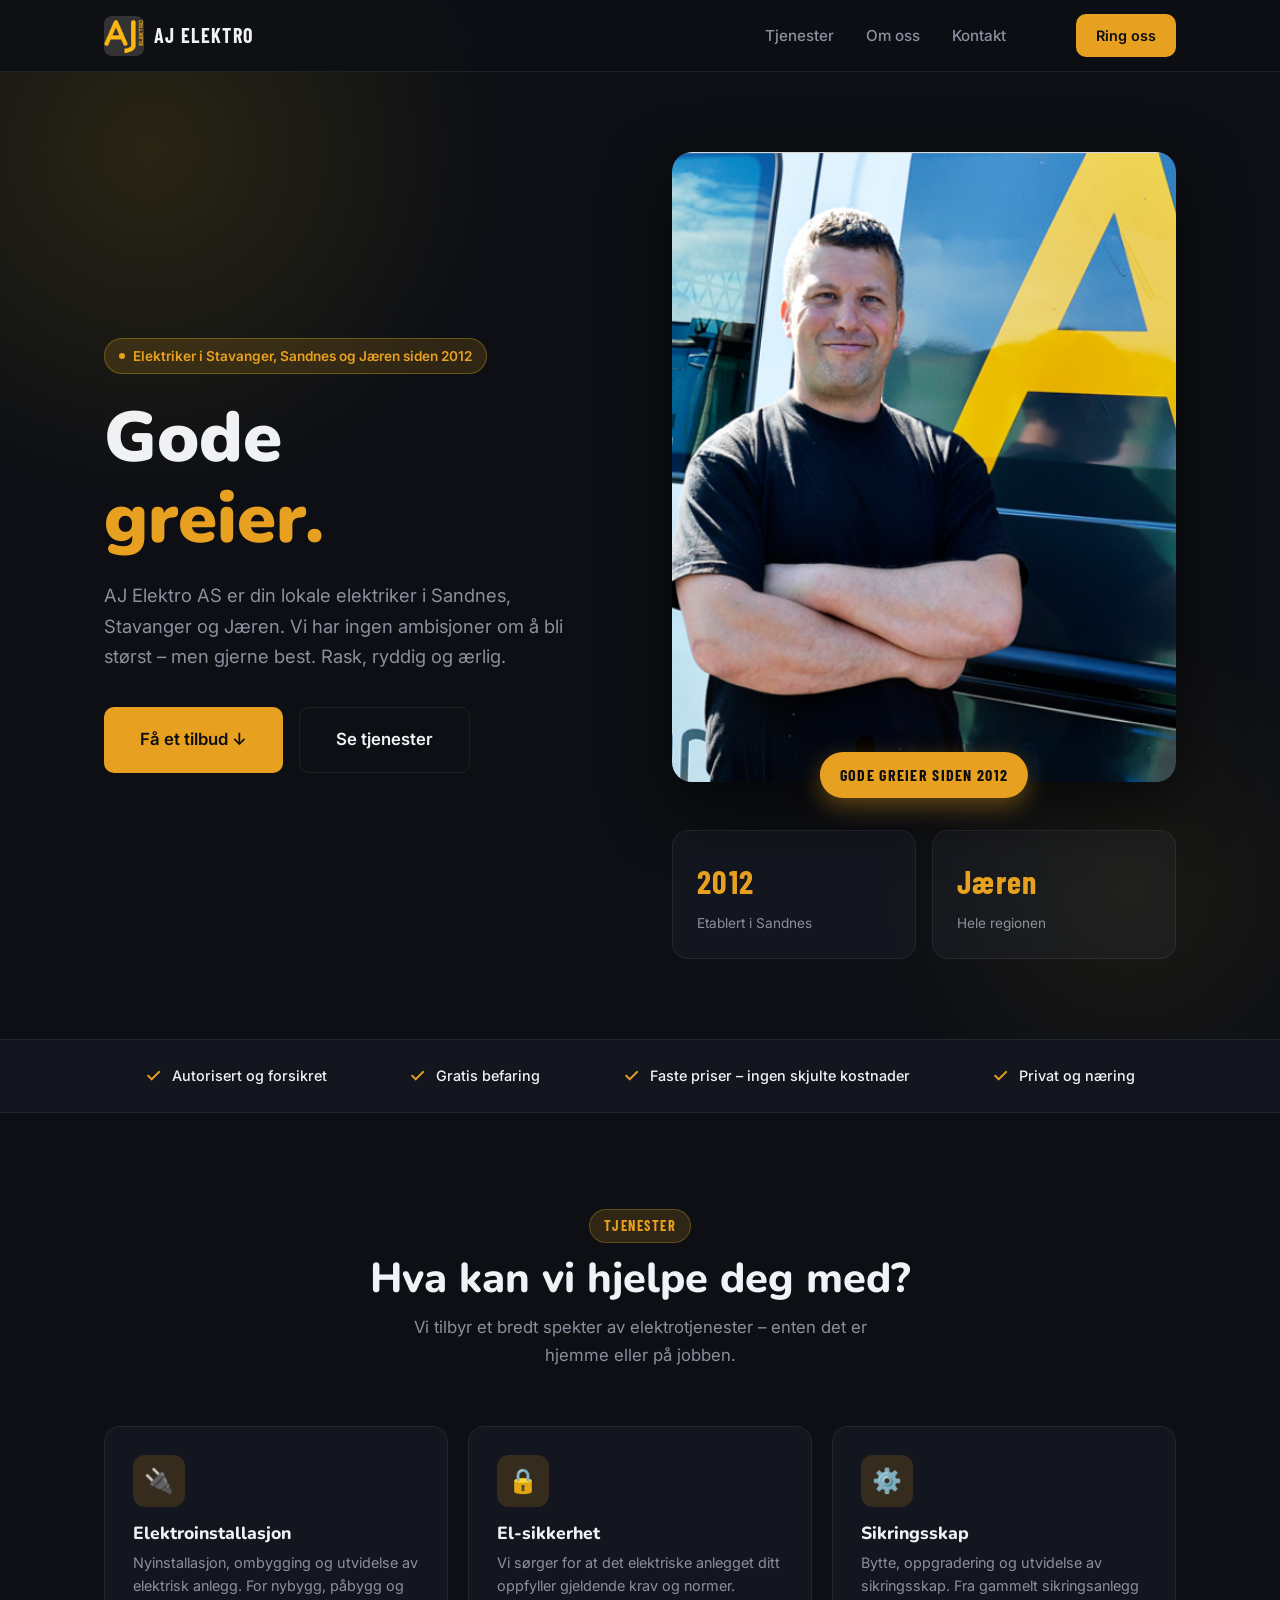
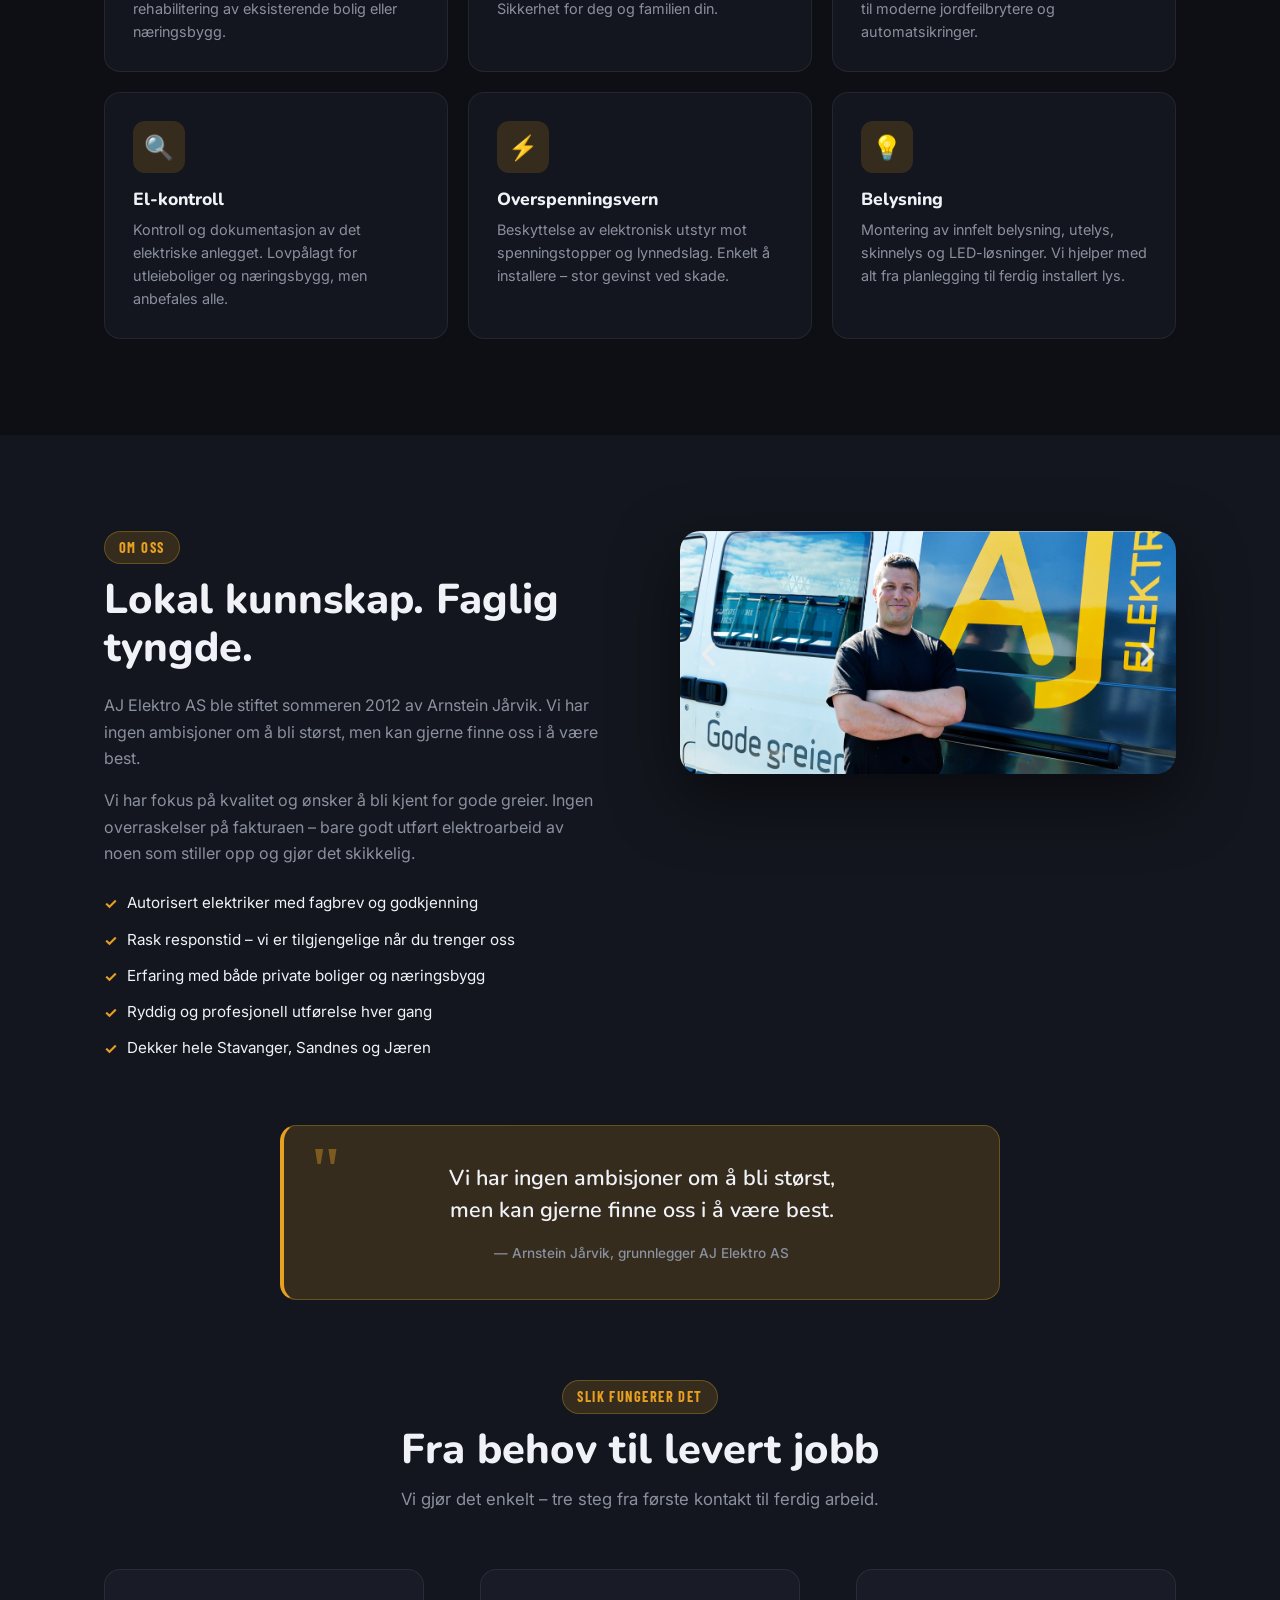
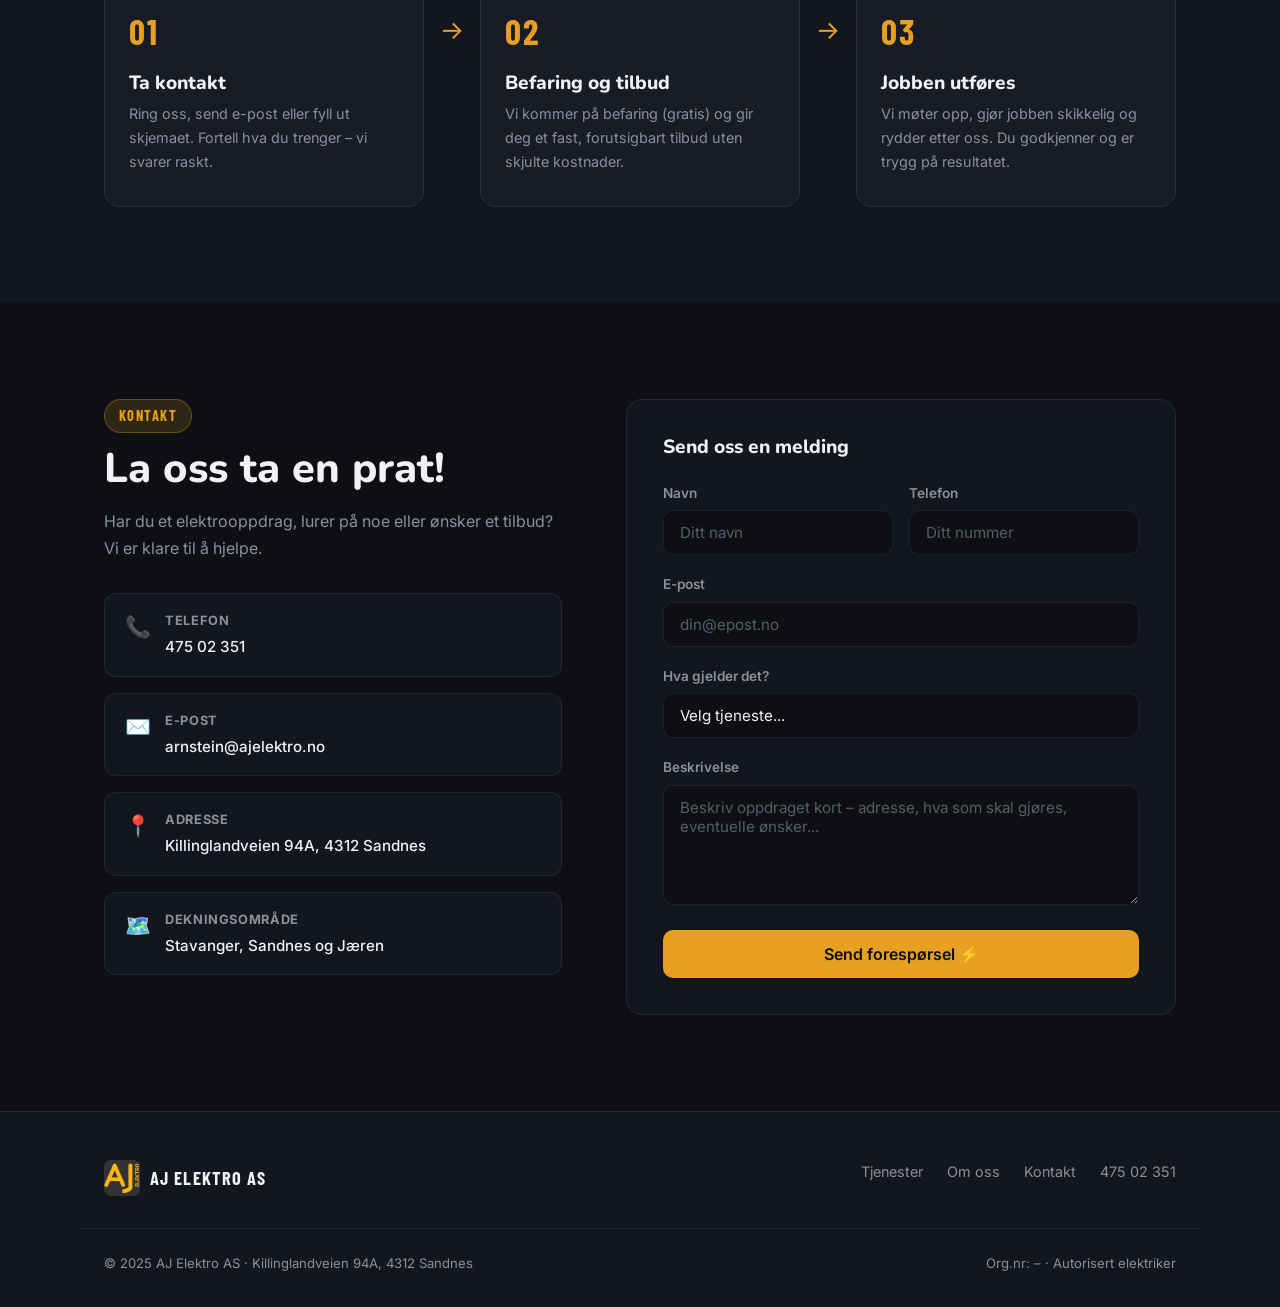
==== ajelektro/index.html @ 9077d635 "Oppdater fonter: Nunito 900 for overskrifter, Barlow Condensed for etiketter og nav – matcher logost" ====
<!DOCTYPE html>
<html lang="no">
<head>
  <meta charset="UTF-8">
  <meta name="viewport" content="width=device-width, initial-scale=1.0">
  <meta name="description" content="AJ Elektro AS – din lokale elektriker i Stavanger, Sandnes og Jæren. Elektroinstallasjon, smarthus, sikringsskap, belysning og mer.">
  <meta name="keywords" content="elektriker, sandnes, stavanger, jæren, elektroinstallasjon, sikringsskap, belysning, el-kontroll">
  <title>AJ Elektro AS – Elektriker i Sandnes, Stavanger og Jæren</title>

  <!-- Open Graph -->
  <meta property="og:title" content="AJ Elektro AS">
  <meta property="og:description" content="Din lokale elektriker i Stavanger, Sandnes og Jæren.">
  <meta property="og:type" content="website">

  <link rel="preconnect" href="https://fonts.googleapis.com">
  <link rel="preconnect" href="https://fonts.gstatic.com" crossorigin>
  <link href="https://fonts.googleapis.com/css2?family=Nunito:wght@800;900&family=Barlow+Condensed:wght@600;700&family=Inter:wght@400;500;600&display=swap" rel="stylesheet">

  <style>
    /* ===== RESET & BASE ===== */
    *, *::before, *::after { box-sizing: border-box; margin: 0; padding: 0; }

    :root {
      --yellow: #E8A020;
      --yellow-dark: #c98610;
      --yellow-glow: rgba(232,160,32,0.16);
      --logo-bg: #3a3a3a;
      --bg: #0d0f14;
      --bg-card: #13161e;
      --bg-card2: #191c26;
      --border: rgba(255,255,255,0.07);
      --text: #f0f2f7;
      --text-muted: #8a909e;
      --radius: 16px;
      --nav-h: 72px;
    }

    html { scroll-behavior: smooth; }

    body {
      font-family: 'Inter', sans-serif;
      background: var(--bg);
      color: var(--text);
      line-height: 1.65;
      overflow-x: hidden;
    }

    h1, h2, h3 { font-family: 'Nunito', sans-serif; line-height: 1.15; }
    h1 { font-size: clamp(2.6rem, 6vw, 4.4rem); font-weight: 900; }
    h2 { font-size: clamp(1.8rem, 3.5vw, 2.6rem); font-weight: 800; }
    h3 { font-size: 1.2rem; font-weight: 800; }

    a { color: inherit; text-decoration: none; }
    img { display: block; max-width: 100%; }

    .accent { color: var(--yellow); }

    /* ===== LAYOUT ===== */
    .container { max-width: 1120px; margin: 0 auto; padding: 0 24px; }
    .section { padding: 96px 0; }
    .section--alt { background: var(--bg-card); }

    /* ===== BUTTONS ===== */
    .btn {
      display: inline-flex; align-items: center; gap: 8px;
      padding: 14px 28px; border-radius: 10px;
      font-family: 'Inter', sans-serif; font-weight: 600; font-size: 1rem;
      cursor: pointer; transition: all 0.2s ease; border: none;
      white-space: nowrap;
    }
    .btn-primary {
      background: var(--yellow); color: #0d0f14;
    }
    .btn-primary:hover { background: var(--yellow-dark); transform: translateY(-2px); box-shadow: 0 8px 24px var(--yellow-glow); }
    .btn-ghost {
      background: transparent; color: var(--text);
      border: 1.5px solid var(--border);
    }
    .btn-ghost:hover { border-color: var(--yellow); color: var(--yellow); }
    .btn-lg { padding: 18px 36px; font-size: 1.05rem; }
    .btn-sm { padding: 10px 20px; font-size: 0.9rem; }

    /* ===== NAV ===== */
    .nav {
      position: fixed; top: 0; left: 0; right: 0; z-index: 100;
      height: var(--nav-h);
      background: rgba(13,15,20,0.88);
      backdrop-filter: blur(14px);
      border-bottom: 1px solid var(--border);
      transition: box-shadow 0.3s;
    }
    .nav.scrolled { box-shadow: 0 4px 32px rgba(0,0,0,0.5); }
    .nav-inner {
      max-width: 1120px; margin: 0 auto; padding: 0 24px;
      height: 100%; display: flex; align-items: center; gap: 40px;
    }
    .nav-logo {
      display: flex; align-items: center; gap: 10px;
      font-family: 'Barlow Condensed', sans-serif; font-weight: 700; font-size: 1.25rem;
      letter-spacing: 0.06em; text-transform: uppercase;
      color: var(--text); flex-shrink: 0;
    }
    .nav-logo-img {
      width: 40px; height: 40px; flex-shrink: 0;
      border-radius: 8px; overflow: hidden;
    }
    .nav-logo-img img {
      width: 100%; height: 100%;
      object-fit: cover; object-position: center;
      transform: scale(1.18);
      display: block;
    }
    .nav-links {
      display: flex; list-style: none; gap: 4px; margin-left: auto;
    }
    .nav-link {
      padding: 8px 14px; border-radius: 8px;
      font-size: 0.95rem; font-weight: 500; color: var(--text-muted);
      transition: color 0.2s, background 0.2s;
    }
    .nav-link:hover { color: var(--text); background: rgba(255,255,255,0.05); }
    .nav-cta { margin-left: 16px; }
    .nav-toggle {
      display: none; flex-direction: column; gap: 5px;
      background: none; border: none; cursor: pointer; padding: 4px; margin-left: auto;
    }
    .nav-toggle span {
      display: block; width: 24px; height: 2px;
      background: var(--text); border-radius: 2px; transition: all 0.3s;
    }

    @media (max-width: 700px) {
      .nav-links, .nav-cta { display: none; }
      .nav-toggle { display: flex; }
      .nav-links.open {
        display: flex; flex-direction: column; position: absolute;
        top: var(--nav-h); left: 0; right: 0;
        background: var(--bg-card); border-bottom: 1px solid var(--border);
        padding: 16px; gap: 4px;
      }
      .nav-links.open .nav-link { padding: 12px 16px; }
    }

    /* ===== HERO ===== */
    .hero {
      min-height: 100svh;
      display: flex; align-items: center;
      padding-top: var(--nav-h);
      position: relative; overflow: hidden;
    }
    .hero-glow {
      position: absolute; top: -200px; left: -200px;
      width: 700px; height: 700px; border-radius: 50%;
      background: radial-gradient(circle, rgba(245,197,24,0.12) 0%, transparent 70%);
      pointer-events: none;
    }
    .hero-glow-2 {
      position: absolute; bottom: -100px; right: -100px;
      width: 500px; height: 500px; border-radius: 50%;
      background: radial-gradient(circle, rgba(245,197,24,0.06) 0%, transparent 70%);
      pointer-events: none;
    }
    .hero-inner {
      max-width: 1120px; margin: 0 auto; padding: 80px 24px;
      display: grid; grid-template-columns: 1fr 1fr; gap: 64px; align-items: center;
    }
    .hero-badge {
      display: inline-flex; align-items: center; gap: 8px;
      background: var(--yellow-glow); border: 1px solid rgba(245,197,24,0.3);
      color: var(--yellow); padding: 6px 14px; border-radius: 100px;
      font-size: 0.85rem; font-weight: 600; margin-bottom: 24px;
    }
    .hero-badge-dot {
      width: 6px; height: 6px; background: var(--yellow); border-radius: 50%;
    }
    .hero-sub {
      font-size: 1.15rem; color: var(--text-muted); margin: 20px 0 36px;
      max-width: 480px;
    }
    .hero-actions { display: flex; gap: 16px; flex-wrap: wrap; }
    .hero-visual {
      display: flex; flex-direction: column; gap: 16px;
    }
    .hero-stat-row { display: grid; grid-template-columns: 1fr 1fr; gap: 16px; }
    .hero-stat {
      background: var(--bg-card);
      border: 1px solid var(--border);
      border-radius: var(--radius);
      padding: 24px;
    }
    .hero-stat-num {
      font-family: 'Barlow Condensed', sans-serif; font-size: 2rem; font-weight: 700;
      letter-spacing: 0.04em;
      color: var(--yellow);
    }
    .hero-stat-label { font-size: 0.85rem; color: var(--text-muted); margin-top: 4px; }
    .hero-trust {
      background: var(--bg-card); border: 1px solid var(--border);
      border-radius: var(--radius); padding: 20px 24px;
      display: flex; align-items: center; gap: 16px;
    }
    .hero-trust-icon { font-size: 2rem; }
    .hero-trust-text strong { display: block; font-size: 0.95rem; }
    .hero-trust-text span { font-size: 0.82rem; color: var(--text-muted); }

    .hero-photo-wrap {
      position: relative; width: 100%;
    }
    .hero-photo {
      width: 100%; aspect-ratio: 4/5;
      object-fit: cover; object-position: center top;
      border-radius: 20px;
      display: block;
      box-shadow: 0 24px 64px rgba(0,0,0,0.6);
    }
    .hero-photo-placeholder {
      width: 100%; aspect-ratio: 4/5;
      border-radius: 20px;
      background: linear-gradient(135deg, #1e2028 0%, #2a2d38 100%);
      border: 2px dashed rgba(232,160,32,0.3);
      display: flex; flex-direction: column;
      align-items: center; justify-content: center;
      gap: 12px; color: var(--text-muted); text-align: center; padding: 24px;
    }
    .hero-photo-placeholder .placeholder-logo { font-size: 3rem; }
    .hero-photo-placeholder p { font-size: 0.85rem; line-height: 1.5; }
    .hero-photo-badge {
      position: absolute; bottom: -16px; left: 50%; transform: translateX(-50%);
      background: var(--yellow); color: #0d0f14;
      padding: 10px 20px; border-radius: 100px;
      font-family: 'Barlow Condensed', sans-serif; font-weight: 700; font-size: 1rem;
      letter-spacing: 0.08em; text-transform: uppercase;
      white-space: nowrap;
      box-shadow: 0 8px 24px rgba(232,160,32,0.4);
    }

    @media (max-width: 860px) {
      .hero-inner { grid-template-columns: 1fr; gap: 48px; }
      .hero-visual { display: none; }
    }

    /* ===== SECTION HEADER ===== */
    .section-tag {
      display: inline-block;
      background: var(--yellow-glow); color: var(--yellow);
      border: 1px solid rgba(245,197,24,0.25);
      padding: 4px 14px; border-radius: 100px;
      font-family: 'Barlow Condensed', sans-serif;
      font-size: 0.9rem; font-weight: 700; letter-spacing: 0.1em; text-transform: uppercase;
      margin-bottom: 12px;
    }
    .section-header { text-align: center; margin-bottom: 56px; }
    .section-header h2 { margin-bottom: 12px; }
    .section-header p { color: var(--text-muted); font-size: 1.05rem; max-width: 520px; margin: 0 auto; }

    /* ===== TJENESTER ===== */
    .services-grid {
      display: grid;
      grid-template-columns: repeat(3, 1fr);
      gap: 20px;
    }
    @media (max-width: 900px) { .services-grid { grid-template-columns: repeat(2, 1fr); } }
    @media (max-width: 560px) { .services-grid { grid-template-columns: 1fr; } }

    .service-card {
      background: var(--bg-card);
      border: 1px solid var(--border);
      border-radius: var(--radius);
      padding: 28px;
      transition: border-color 0.25s, transform 0.25s, box-shadow 0.25s;
      position: relative; overflow: hidden;
    }
    .service-card:hover {
      border-color: rgba(245,197,24,0.4);
      transform: translateY(-4px);
      box-shadow: 0 16px 48px rgba(0,0,0,0.3);
    }
    .service-card::before {
      content: ''; position: absolute; top: 0; left: 0; right: 0; height: 3px;
      background: linear-gradient(90deg, var(--yellow), transparent);
      opacity: 0; transition: opacity 0.25s;
    }
    .service-card:hover::before { opacity: 1; }
    .service-icon {
      width: 52px; height: 52px; border-radius: 12px;
      background: var(--yellow-glow);
      display: flex; align-items: center; justify-content: center;
      font-size: 1.5rem; margin-bottom: 16px;
    }
    .service-card h3 { margin-bottom: 8px; font-size: 1.1rem; }
    .service-card p { font-size: 0.9rem; color: var(--text-muted); line-height: 1.6; }

    /* ===== OM OSS ===== */
    .about-grid {
      display: grid; grid-template-columns: 1fr 1fr;
      gap: 80px; align-items: center;
    }
    @media (max-width: 760px) { .about-grid { grid-template-columns: 1fr; gap: 48px; } }

    .about-text p { color: var(--text-muted); margin-bottom: 16px; font-size: 1rem; }
    .about-text p:last-child { margin-bottom: 0; }
    .about-text h2 { margin-bottom: 20px; }
    .about-checks { list-style: none; display: flex; flex-direction: column; gap: 10px; margin-top: 24px; }
    .about-checks li {
      display: flex; align-items: flex-start; gap: 10px;
      font-size: 0.95rem;
    }
    .about-checks li::before {
      content: '✓'; color: var(--yellow); font-weight: 700; flex-shrink: 0; margin-top: 1px;
    }
    .about-photo-wrap {
      position: relative; align-self: start;
    }
    .about-photo {
      width: 100%; border-radius: 20px;
      object-fit: cover; object-position: center top;
      box-shadow: 0 24px 64px rgba(0,0,0,0.5);
      display: block;
    }
    .about-photo-label {
      position: absolute; bottom: 16px; left: 16px; right: 16px;
      background: rgba(13,15,20,0.85);
      backdrop-filter: blur(8px);
      border: 1px solid rgba(232,160,32,0.3);
      border-radius: 10px;
      padding: 10px 16px;
      font-size: 0.85rem; font-weight: 600; color: var(--yellow);
      text-align: center;
    }

    /* ===== STEG ===== */
    .steps {
      display: grid; grid-template-columns: 1fr auto 1fr auto 1fr; gap: 0;
      align-items: start; margin-top: 48px;
    }
    @media (max-width: 700px) {
      .steps { grid-template-columns: 1fr; gap: 0; }
      .step-arrow { display: none; }
    }
    .step {
      background: var(--bg-card2); border: 1px solid var(--border);
      border-radius: var(--radius); padding: 32px 24px;
    }
    .step-num {
      font-family: 'Barlow Condensed', sans-serif; font-size: 2.2rem; font-weight: 700;
      letter-spacing: 0.05em;
      color: var(--yellow); margin-bottom: 12px;
    }
    .step h3 { margin-bottom: 8px; }
    .step p { font-size: 0.9rem; color: var(--text-muted); }
    .step-arrow {
      display: flex; align-items: center; justify-content: center;
      color: var(--yellow); font-size: 1.6rem; padding: 0 16px; padding-top: 40px;
    }

    /* ===== KONTAKT ===== */
    .contact-grid {
      display: grid; grid-template-columns: 1fr 1.2fr; gap: 64px; align-items: start;
    }
    @media (max-width: 800px) { .contact-grid { grid-template-columns: 1fr; gap: 40px; } }

    .contact-info h2 { margin-bottom: 16px; }
    .contact-info > p { color: var(--text-muted); margin-bottom: 32px; }
    .contact-details { display: flex; flex-direction: column; gap: 16px; }
    .contact-item {
      display: flex; align-items: flex-start; gap: 14px;
      background: var(--bg-card); border: 1px solid var(--border);
      border-radius: 12px; padding: 16px 20px;
    }
    .contact-item-icon { font-size: 1.3rem; flex-shrink: 0; }
    .contact-item-body strong { display: block; font-size: 0.8rem; color: var(--text-muted); text-transform: uppercase; letter-spacing: 0.05em; margin-bottom: 2px; }
    .contact-item-body a, .contact-item-body span { font-size: 0.95rem; font-weight: 500; }
    .contact-item-body a:hover { color: var(--yellow); }

    .contact-form-wrap {
      background: var(--bg-card); border: 1px solid var(--border);
      border-radius: var(--radius); padding: 36px;
    }
    .contact-form-wrap h3 { margin-bottom: 24px; }

    .form-group { margin-bottom: 18px; }
    .form-row { display: grid; grid-template-columns: 1fr 1fr; gap: 16px; }
    @media (max-width: 480px) { .form-row { grid-template-columns: 1fr; } }

    label {
      display: block; font-size: 0.85rem; font-weight: 600;
      margin-bottom: 6px; color: var(--text-muted);
    }
    input, select, textarea {
      width: 100%; padding: 12px 16px;
      background: var(--bg); border: 1.5px solid var(--border);
      border-radius: 10px; color: var(--text);
      font-family: 'Inter', sans-serif; font-size: 0.95rem;
      transition: border-color 0.2s;
      appearance: none;
    }
    input:focus, select:focus, textarea:focus {
      outline: none; border-color: var(--yellow);
      box-shadow: 0 0 0 3px rgba(245,197,24,0.1);
    }
    input::placeholder, textarea::placeholder { color: var(--text-muted); opacity: 0.6; }
    select option { background: var(--bg-card); }
    textarea { resize: vertical; min-height: 120px; }
    .btn-full { width: 100%; justify-content: center; }

    .form-success {
      text-align: center; padding: 32px;
      color: var(--text); font-size: 1.05rem;
    }
    .form-success .success-icon { font-size: 3rem; margin-bottom: 12px; }

    /* ===== USP BAR ===== */
    .usp-bar {
      border-top: 1px solid var(--border);
      border-bottom: 1px solid var(--border);
      background: var(--bg-card);
    }
    .usp-inner {
      max-width: 1120px; margin: 0 auto; padding: 0 24px;
      display: flex; justify-content: space-around; flex-wrap: wrap; gap: 0;
    }
    .usp-item {
      display: flex; align-items: center; gap: 10px;
      padding: 20px 16px; font-size: 0.9rem; font-weight: 500;
    }
    .usp-item-icon { color: var(--yellow); font-size: 1.2rem; }

    /* ===== FOOTER ===== */
    .footer {
      background: var(--bg-card);
      border-top: 1px solid var(--border);
      padding: 48px 0 32px;
    }
    .footer-inner {
      max-width: 1120px; margin: 0 auto; padding: 0 24px;
      display: flex; justify-content: space-between; align-items: flex-start;
      flex-wrap: wrap; gap: 32px;
    }
    .footer-brand {
      display: flex; align-items: center; gap: 10px;
      font-family: 'Barlow Condensed', sans-serif; font-weight: 700; font-size: 1.15rem;
      letter-spacing: 0.06em; text-transform: uppercase;
    }
    .footer-brand-logo {
      width: 36px; height: 36px; flex-shrink: 0;
      border-radius: 7px; overflow: hidden;
    }
    .footer-brand-logo img {
      width: 100%; height: 100%;
      object-fit: cover; object-position: center;
      transform: scale(1.18);
      display: block;
    }
    .footer-links { display: flex; gap: 24px; flex-wrap: wrap; }
    .footer-links a { font-size: 0.9rem; color: var(--text-muted); transition: color 0.2s; }
    .footer-links a:hover { color: var(--text); }
    .footer-bottom {
      max-width: 1120px; margin: 32px auto 0; padding: 24px 24px 0;
      border-top: 1px solid var(--border);
      display: flex; justify-content: space-between; flex-wrap: wrap; gap: 8px;
      font-size: 0.82rem; color: var(--text-muted);
    }

    /* ===== REVEAL ANIMATION ===== */
    .reveal {
      opacity: 0; transform: translateY(24px);
      transition: opacity 0.55s ease, transform 0.55s ease;
    }
    .reveal.visible { opacity: 1; transform: none; }

    /* ===== BRAND QUOTE ===== */
    .brand-quote {
      max-width: 720px; margin: 0 auto;
      background: var(--yellow-glow);
      border: 1px solid rgba(245,197,24,0.25);
      border-left: 4px solid var(--yellow);
      border-radius: var(--radius);
      padding: 36px 40px;
      font-family: 'Nunito', sans-serif;
      font-size: clamp(1.1rem, 2.5vw, 1.35rem);
      font-weight: 600;
      line-height: 1.5;
      text-align: center;
      color: var(--text);
      position: relative;
    }
    .brand-quote-mark {
      position: absolute; top: 12px; left: 24px;
      font-size: 4rem; line-height: 1; color: var(--yellow); opacity: 0.4;
      font-family: Georgia, serif;
    }
    .brand-quote cite {
      display: block; margin-top: 16px;
      font-family: 'Inter', sans-serif; font-size: 0.85rem;
      font-weight: 500; font-style: normal; color: var(--text-muted);
    }

    /* ===== SCROLL TOP ===== */
    .scroll-top {
      position: fixed; bottom: 28px; right: 28px; z-index: 50;
      width: 44px; height: 44px; border-radius: 50%;
      background: var(--yellow); color: #0d0f14;
      border: none; cursor: pointer; font-size: 1.1rem;
      display: flex; align-items: center; justify-content: center;
      opacity: 0; pointer-events: none; transition: opacity 0.3s, transform 0.3s;
      box-shadow: 0 4px 16px rgba(245,197,24,0.4);
    }
    .scroll-top.show { opacity: 1; pointer-events: all; }
    .scroll-top:hover { transform: translateY(-3px); }
  </style>
</head>
<body>

  <!-- ===== NAVIGASJON ===== -->
  <nav class="nav" id="nav">
    <div class="nav-inner">
      <a href="#topp" class="nav-logo">
        <div class="nav-logo-img">
          <img src="img/IMG_5417.jpeg" alt="AJ Elektro logo">
        </div>
        <span>AJ Elektro</span>
      </a>
      <ul class="nav-links" id="navLinks">
        <li><a href="#tjenester" class="nav-link">Tjenester</a></li>
        <li><a href="#om" class="nav-link">Om oss</a></li>
        <li><a href="#kontakt" class="nav-link">Kontakt</a></li>
      </ul>
      <a href="tel:47502351" class="btn btn-primary btn-sm nav-cta">Ring oss</a>
      <button class="nav-toggle" id="navToggle" aria-label="Åpne meny">
        <span></span><span></span><span></span>
      </button>
    </div>
  </nav>

  <!-- ===== HERO ===== -->
  <section class="hero" id="topp">
    <div class="hero-glow"></div>
    <div class="hero-glow-2"></div>
    <div class="hero-inner">
      <div class="hero-text">
        <div class="hero-badge">
          <span class="hero-badge-dot"></span>
          Elektriker i Stavanger, Sandnes og Jæren siden 2012
        </div>
        <h1>Gode<br><span class="accent">greier.</span></h1>
        <p class="hero-sub">
          AJ Elektro AS er din lokale elektriker i Sandnes, Stavanger og Jæren. Vi har ingen ambisjoner om å bli størst – men gjerne best. Rask, ryddig og ærlig.
        </p>
        <div class="hero-actions">
          <a href="#kontakt" class="btn btn-primary btn-lg">Få et tilbud ↓</a>
          <a href="#tjenester" class="btn btn-ghost btn-lg">Se tjenester</a>
        </div>
      </div>

      <div class="hero-visual">
        <div class="hero-photo-wrap">
          <img
            src="img/arnstein-hero.jpg"
            alt="Arnstein Jårvik – grunnlegger av AJ Elektro, foran bilen med 'Gode greier'"
            class="hero-photo"
            onerror="this.style.display='none'; this.nextElementSibling.style.display='flex';"
          >
          <div class="hero-photo-placeholder" style="display:none;">
            <div class="placeholder-logo">
              <img src="img/IMG_5417.jpeg" alt="AJ Elektro" style="width:80px;height:80px;border-radius:12px;object-fit:cover;transform:scale(1.18);">
            </div>
            <p>Legg til <code>img/arnstein-hero.jpg</code><br>for å vise heltebildet</p>
          </div>
          <div class="hero-photo-badge">Gode greier siden 2012</div>
        </div>
        <div class="hero-stat-row" style="margin-top: 32px;">
          <div class="hero-stat">
            <div class="hero-stat-num">2012</div>
            <div class="hero-stat-label">Etablert i Sandnes</div>
          </div>
          <div class="hero-stat">
            <div class="hero-stat-num">Jæren</div>
            <div class="hero-stat-label">Hele regionen</div>
          </div>
        </div>
      </div>
    </div>
  </section>

  <!-- ===== USP BAR ===== -->
  <div class="usp-bar">
    <div class="usp-inner">
      <div class="usp-item"><span class="usp-item-icon">✓</span> Autorisert og forsikret</div>
      <div class="usp-item"><span class="usp-item-icon">✓</span> Gratis befaring</div>
      <div class="usp-item"><span class="usp-item-icon">✓</span> Faste priser – ingen skjulte kostnader</div>
      <div class="usp-item"><span class="usp-item-icon">✓</span> Privat og næring</div>
    </div>
  </div>

  <!-- ===== TJENESTER ===== -->
  <section class="section" id="tjenester">
    <div class="container">
      <div class="section-header reveal">
        <span class="section-tag">Tjenester</span>
        <h2>Hva kan vi hjelpe deg med?</h2>
        <p>Vi tilbyr et bredt spekter av elektrotjenester – enten det er hjemme eller på jobben.</p>
      </div>

      <div class="services-grid">

        <div class="service-card reveal">
          <div class="service-icon">🔌</div>
          <h3>Elektroinstallasjon</h3>
          <p>Nyinstallasjon, ombygging og utvidelse av elektrisk anlegg. For nybygg, påbygg og rehabilitering av eksisterende bolig eller næringsbygg.</p>
        </div>

        <div class="service-card reveal">
          <div class="service-icon">🔒</div>
          <h3>El-sikkerhet</h3>
          <p>Vi sørger for at det elektriske anlegget ditt oppfyller gjeldende krav og normer. Sikkerhet for deg og familien din.</p>
        </div>

        <div class="service-card reveal">
          <div class="service-icon">⚙️</div>
          <h3>Sikringsskap</h3>
          <p>Bytte, oppgradering og utvidelse av sikringsskap. Fra gammelt sikringsanlegg til moderne jordfeilbrytere og automatsikringer.</p>
        </div>

        <div class="service-card reveal">
          <div class="service-icon">🔍</div>
          <h3>El-kontroll</h3>
          <p>Kontroll og dokumentasjon av det elektriske anlegget. Lovpålagt for utleieboliger og næringsbygg, men anbefales alle.</p>
        </div>

        <div class="service-card reveal">
          <div class="service-icon">⚡</div>
          <h3>Overspenningsvern</h3>
          <p>Beskyttelse av elektronisk utstyr mot spenningstopper og lynnedslag. Enkelt å installere – stor gevinst ved skade.</p>
        </div>

        <div class="service-card reveal">
          <div class="service-icon">💡</div>
          <h3>Belysning</h3>
          <p>Montering av innfelt belysning, utelys, skinnelys og LED-løsninger. Vi hjelper med alt fra planlegging til ferdig installert lys.</p>
        </div>

      </div>
    </div>
  </section>

  <!-- ===== OM OSS ===== -->
  <section class="section section--alt" id="om">
    <div class="container">
      <div class="about-grid">

        <div class="about-text reveal">
          <span class="section-tag">Om oss</span>
          <h2>Lokal kunnskap. Faglig tyngde.</h2>
          <p>
            AJ Elektro AS ble stiftet sommeren 2012 av Arnstein Jårvik. Vi har ingen ambisjoner om å bli størst, men kan gjerne finne oss i å være best.
          </p>
          <p>
            Vi har fokus på kvalitet og ønsker å bli kjent for gode greier. Ingen overraskelser på fakturaen – bare godt utført elektroarbeid av noen som stiller opp og gjør det skikkelig.
          </p>
          <ul class="about-checks">
            <li>Autorisert elektriker med fagbrev og godkjenning</li>
            <li>Rask responstid – vi er tilgjengelige når du trenger oss</li>
            <li>Erfaring med både private boliger og næringsbygg</li>
            <li>Ryddig og profesjonell utførelse hver gang</li>
            <li>Dekker hele Stavanger, Sandnes og Jæren</li>
          </ul>
        </div>

        <div class="about-photo-wrap reveal">
          <img
            src="img/arnstein-hero.jpg"
            alt="Arnstein Jårvik foran AJ Elektro-bilen"
            class="about-photo"
            onerror="this.closest('.about-photo-wrap').style.display='none';"
          >
        </div>

      </div>

      <div style="height: 64px;"></div>

      <!-- Sitat / brand statement -->
      <blockquote class="brand-quote reveal">
        <span class="brand-quote-mark">"</span>
        Vi har ingen ambisjoner om å bli størst,<br>men kan gjerne finne oss i å være best.
        <cite>— Arnstein Jårvik, grunnlegger AJ Elektro AS</cite>
      </blockquote>

      <div style="height: 80px;"></div>

      <div class="section-header reveal">
        <span class="section-tag">Slik fungerer det</span>
        <h2>Fra behov til levert jobb</h2>
        <p>Vi gjør det enkelt – tre steg fra første kontakt til ferdig arbeid.</p>
      </div>

      <div class="steps">
        <div class="step reveal">
          <div class="step-num">01</div>
          <h3>Ta kontakt</h3>
          <p>Ring oss, send e-post eller fyll ut skjemaet. Fortell hva du trenger – vi svarer raskt.</p>
        </div>
        <div class="step-arrow reveal">→</div>
        <div class="step reveal">
          <div class="step-num">02</div>
          <h3>Befaring og tilbud</h3>
          <p>Vi kommer på befaring (gratis) og gir deg et fast, forutsigbart tilbud uten skjulte kostnader.</p>
        </div>
        <div class="step-arrow reveal">→</div>
        <div class="step reveal">
          <div class="step-num">03</div>
          <h3>Jobben utføres</h3>
          <p>Vi møter opp, gjør jobben skikkelig og rydder etter oss. Du godkjenner og er trygg på resultatet.</p>
        </div>
      </div>

    </div>
  </section>

  <!-- ===== KONTAKT ===== -->
  <section class="section" id="kontakt">
    <div class="container">
      <div class="contact-grid">

        <div class="contact-info reveal">
          <span class="section-tag">Kontakt</span>
          <h2>La oss ta en prat!</h2>
          <p>Har du et elektrooppdrag, lurer på noe eller ønsker et tilbud? Vi er klare til å hjelpe.</p>

          <div class="contact-details">
            <div class="contact-item">
              <div class="contact-item-icon">📞</div>
              <div class="contact-item-body">
                <strong>Telefon</strong>
                <a href="tel:47502351">475 02 351</a>
              </div>
            </div>
            <div class="contact-item">
              <div class="contact-item-icon">✉️</div>
              <div class="contact-item-body">
                <strong>E-post</strong>
                <a href="mailto:arnstein@ajelektro.no">arnstein@ajelektro.no</a>
              </div>
            </div>
            <div class="contact-item">
              <div class="contact-item-icon">📍</div>
              <div class="contact-item-body">
                <strong>Adresse</strong>
                <span>Killinglandveien 94A, 4312 Sandnes</span>
              </div>
            </div>
            <div class="contact-item">
              <div class="contact-item-icon">🗺️</div>
              <div class="contact-item-body">
                <strong>Dekningsområde</strong>
                <span>Stavanger, Sandnes og Jæren</span>
              </div>
            </div>
          </div>
        </div>

        <div class="contact-form-wrap reveal">
          <h3>Send oss en melding</h3>
          <form id="contactForm" action="https://formspree.io/f/xzdwvpga" method="POST">

            <div class="form-row">
              <div class="form-group">
                <label for="name">Navn</label>
                <input type="text" id="name" name="name" placeholder="Ditt navn" required autocomplete="name">
              </div>
              <div class="form-group">
                <label for="phone">Telefon</label>
                <input type="tel" id="phone" name="phone" placeholder="Ditt nummer" autocomplete="tel">
              </div>
            </div>

            <div class="form-group">
              <label for="email">E-post</label>
              <input type="email" id="email" name="email" placeholder="din@epost.no" required autocomplete="email">
            </div>

            <div class="form-group">
              <label for="service">Hva gjelder det?</label>
              <select id="service" name="service" required>
                <option value="" disabled selected>Velg tjeneste...</option>
                <option value="elektroinstallasjon">Elektroinstallasjon</option>
                <option value="el-sikkerhet">El-sikkerhet</option>
                <option value="sikringsskap">Sikringsskap</option>
                <option value="el-kontroll">El-kontroll</option>
                <option value="overspenningsvern">Overspenningsvern</option>
                <option value="belysning">Belysning</option>
                <option value="annet">Annet</option>
              </select>
            </div>

            <div class="form-group">
              <label for="message">Beskrivelse</label>
              <textarea id="message" name="message" placeholder="Beskriv oppdraget kort – adresse, hva som skal gjøres, eventuelle ønsker..." required></textarea>
            </div>

            <button type="submit" class="btn btn-primary btn-full" id="submitBtn">
              Send forespørsel ⚡
            </button>

            <div class="form-success" id="formSuccess" hidden>
              <div class="success-icon">✅</div>
              <p>Takk! Vi tar kontakt så snart som mulig.</p>
            </div>

          </form>
        </div>

      </div>
    </div>
  </section>

  <!-- ===== FOOTER ===== -->
  <footer class="footer">
    <div class="footer-inner">
      <div class="footer-brand">
        <div class="footer-brand-logo">
          <img src="img/IMG_5417.jpeg" alt="AJ Elektro logo">
        </div>
        AJ Elektro AS
      </div>
      <nav class="footer-links">
        <a href="#tjenester">Tjenester</a>
        <a href="#om">Om oss</a>
        <a href="#kontakt">Kontakt</a>
        <a href="tel:47502351">475 02 351</a>
      </nav>
    </div>
    <div class="footer-bottom">
      <span>© 2025 AJ Elektro AS · Killinglandveien 94A, 4312 Sandnes</span>
      <span>Org.nr: – · Autorisert elektriker</span>
    </div>
  </footer>

  <button class="scroll-top" id="scrollTop" aria-label="Til toppen">↑</button>

  <script>
    // Nav scroll effect
    const nav = document.getElementById('nav');
    const scrollTopBtn = document.getElementById('scrollTop');

    window.addEventListener('scroll', () => {
      nav.classList.toggle('scrolled', window.scrollY > 40);
      scrollTopBtn.classList.toggle('show', window.scrollY > 400);
    }, { passive: true });

    scrollTopBtn.addEventListener('click', () => window.scrollTo({ top: 0, behavior: 'smooth' }));

    // Mobile menu
    const navToggle = document.getElementById('navToggle');
    const navLinks = document.getElementById('navLinks');
    navToggle.addEventListener('click', () => navLinks.classList.toggle('open'));
    navLinks.querySelectorAll('.nav-link').forEach(l =>
      l.addEventListener('click', () => navLinks.classList.remove('open'))
    );

    // Reveal on scroll
    const revealEls = document.querySelectorAll('.reveal');
    const observer = new IntersectionObserver(entries => {
      entries.forEach(e => { if (e.isIntersecting) { e.target.classList.add('visible'); observer.unobserve(e.target); } });
    }, { threshold: 0.1 });
    revealEls.forEach(el => observer.observe(el));

    // Contact form
    const form = document.getElementById('contactForm');
    const submitBtn = document.getElementById('submitBtn');
    const formSuccess = document.getElementById('formSuccess');

    form.addEventListener('submit', async (e) => {
      e.preventDefault();
      submitBtn.textContent = 'Sender...';
      submitBtn.disabled = true;
      try {
        const res = await fetch(form.action, {
          method: 'POST',
          body: new FormData(form),
          headers: { Accept: 'application/json' }
        });
        if (res.ok) {
          form.querySelectorAll('input, select, textarea, button').forEach(el => el.style.display = 'none');
          form.querySelector('h3') && (form.querySelector('h3').style.display = 'none');
          formSuccess.hidden = false;
        } else {
          submitBtn.textContent = 'Noe gikk galt – prøv igjen';
          submitBtn.disabled = false;
        }
      } catch {
        submitBtn.textContent = 'Noe gikk galt – prøv igjen';
        submitBtn.disabled = false;
      }
    });
  </script>
</body>
</html>
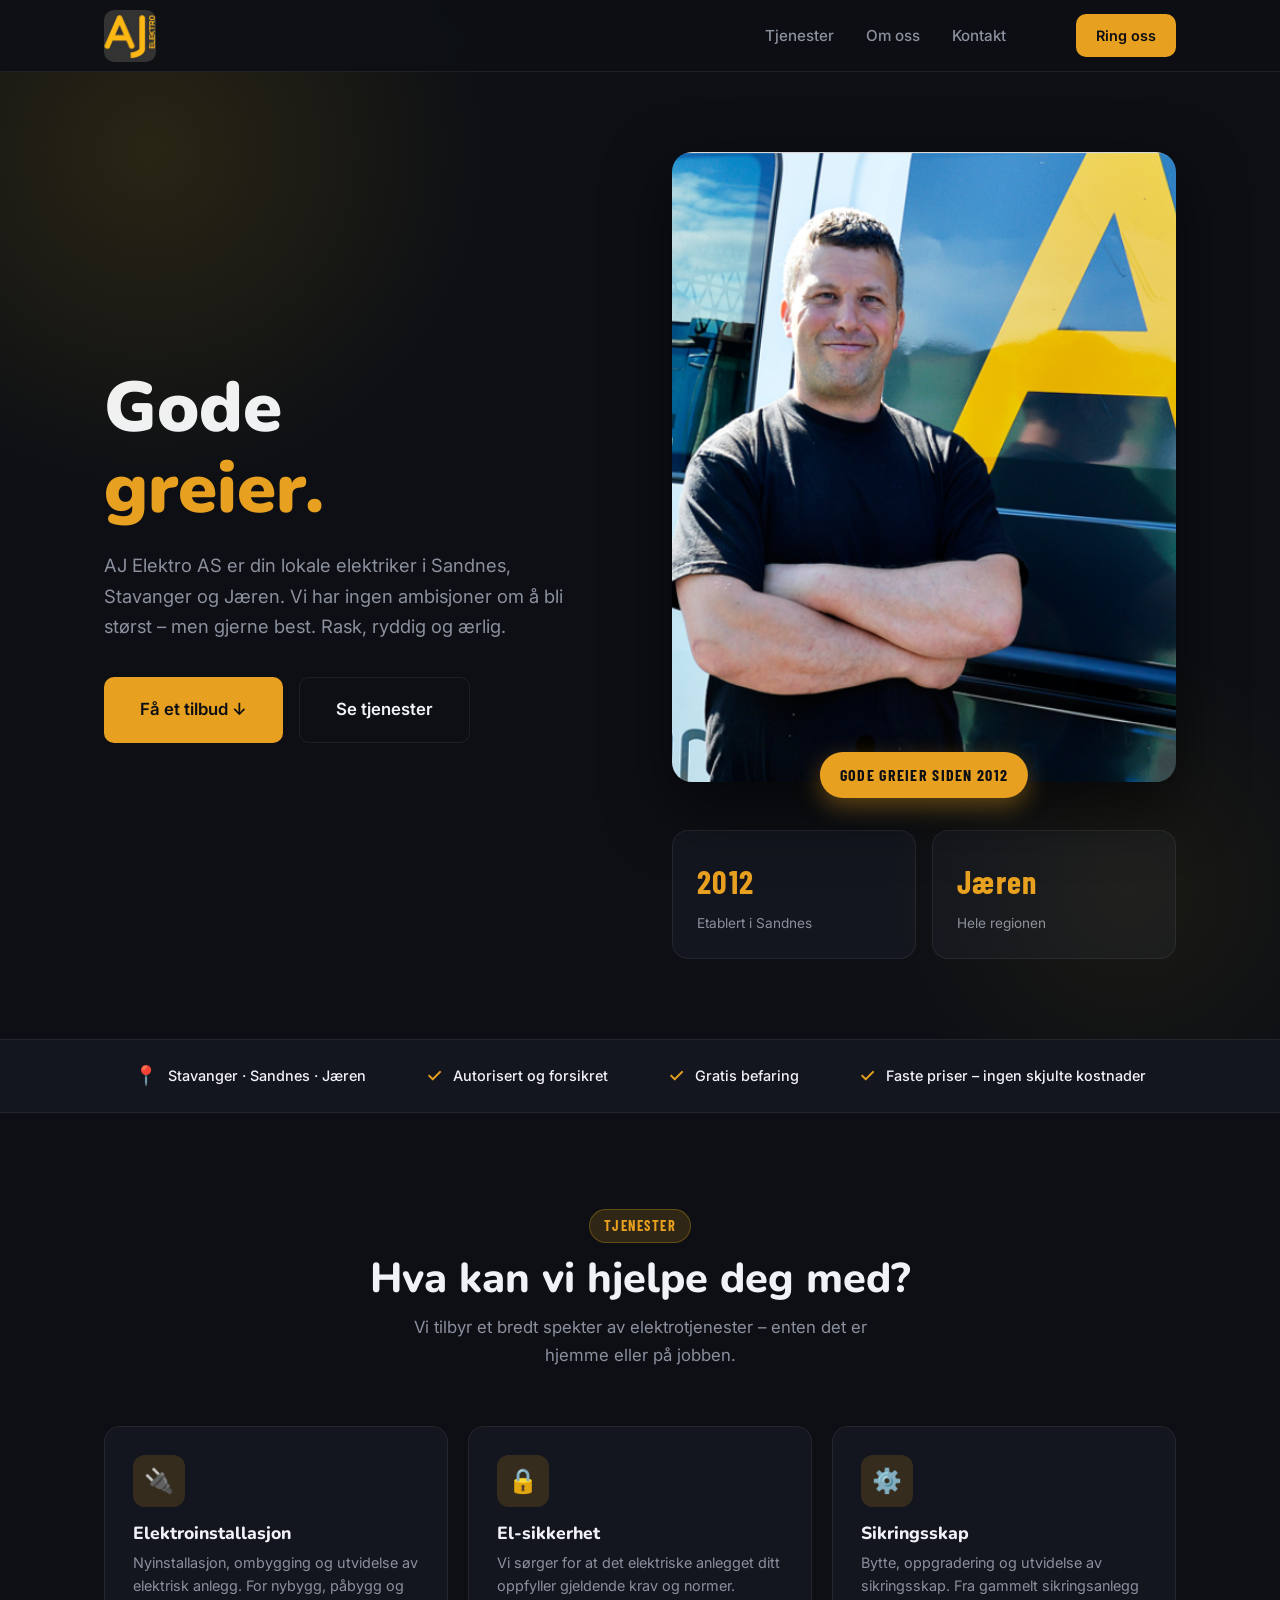
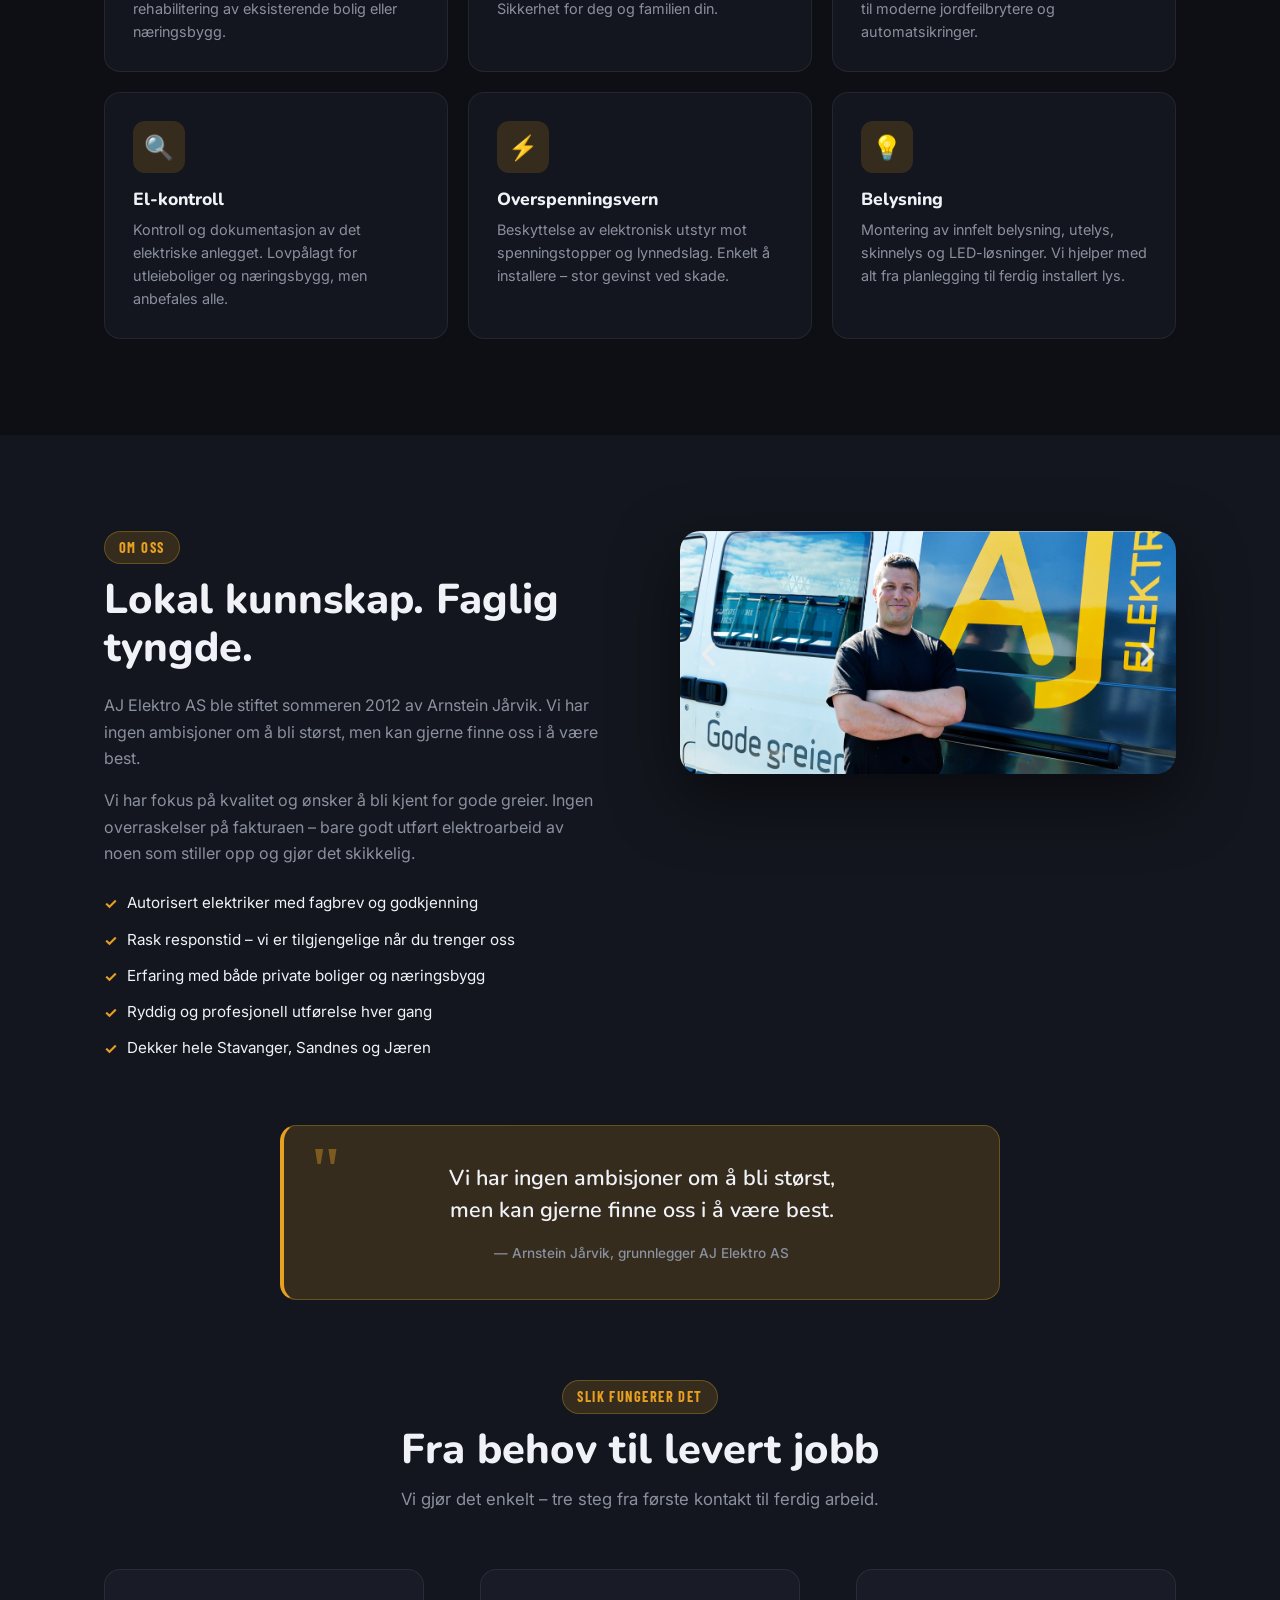
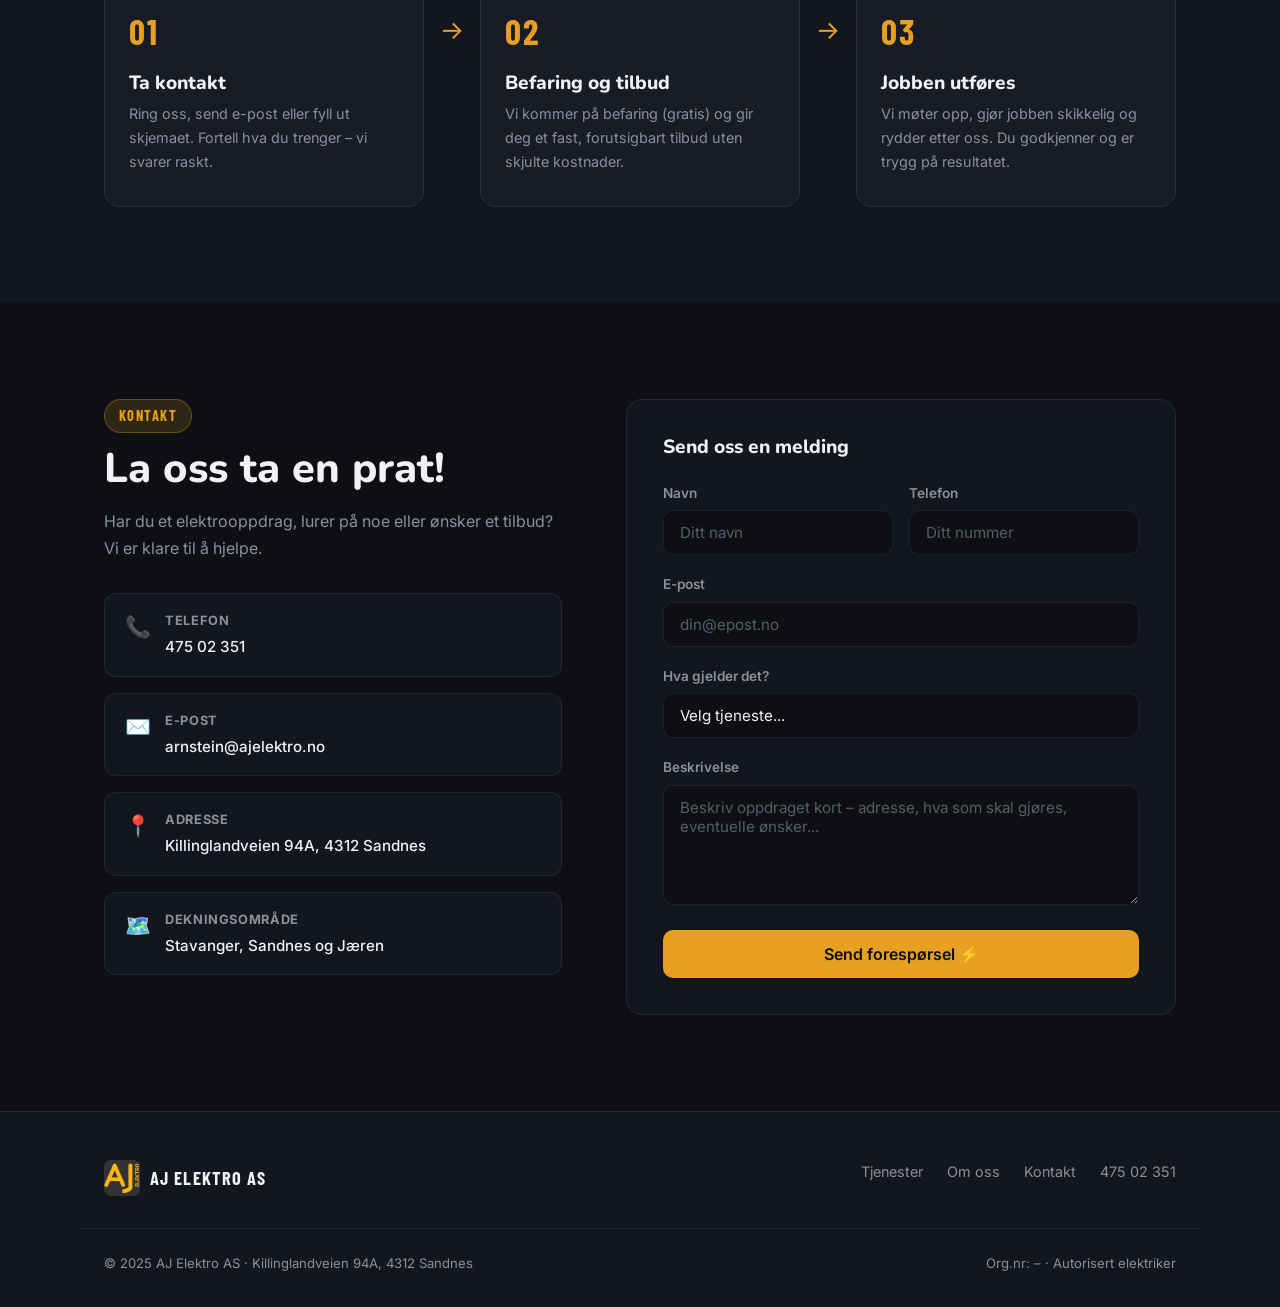
==== commit 8e4d904d: "Logo alene i nav uten tekst, badge fjernet fra hero, dekningsområde flyttet til USP-bar" ====
--- a/ajelektro/index.html
+++ b/ajelektro/index.html
@@ -101,8 +101,8 @@
       color: var(--text); flex-shrink: 0;
     }
     .nav-logo-img {
-      width: 40px; height: 40px; flex-shrink: 0;
-      border-radius: 8px; overflow: hidden;
+      width: 52px; height: 52px; flex-shrink: 0;
+      border-radius: 10px; overflow: hidden;
     }
     .nav-logo-img img {
       width: 100%; height: 100%;
@@ -163,15 +163,6 @@
     .hero-inner {
       max-width: 1120px; margin: 0 auto; padding: 80px 24px;
       display: grid; grid-template-columns: 1fr 1fr; gap: 64px; align-items: center;
-    }
-    .hero-badge {
-      display: inline-flex; align-items: center; gap: 8px;
-      background: var(--yellow-glow); border: 1px solid rgba(245,197,24,0.3);
-      color: var(--yellow); padding: 6px 14px; border-radius: 100px;
-      font-size: 0.85rem; font-weight: 600; margin-bottom: 24px;
-    }
-    .hero-badge-dot {
-      width: 6px; height: 6px; background: var(--yellow); border-radius: 50%;
     }
     .hero-sub {
       font-size: 1.15rem; color: var(--text-muted); margin: 20px 0 36px;
@@ -518,7 +509,6 @@
         <div class="nav-logo-img">
           <img src="img/IMG_5417.jpeg" alt="AJ Elektro logo">
         </div>
-        <span>AJ Elektro</span>
       </a>
       <ul class="nav-links" id="navLinks">
         <li><a href="#tjenester" class="nav-link">Tjenester</a></li>
@@ -538,10 +528,6 @@
     <div class="hero-glow-2"></div>
     <div class="hero-inner">
       <div class="hero-text">
-        <div class="hero-badge">
-          <span class="hero-badge-dot"></span>
-          Elektriker i Stavanger, Sandnes og Jæren siden 2012
-        </div>
         <h1>Gode<br><span class="accent">greier.</span></h1>
         <p class="hero-sub">
           AJ Elektro AS er din lokale elektriker i Sandnes, Stavanger og Jæren. Vi har ingen ambisjoner om å bli størst – men gjerne best. Rask, ryddig og ærlig.
@@ -585,10 +571,10 @@
   <!-- ===== USP BAR ===== -->
   <div class="usp-bar">
     <div class="usp-inner">
+      <div class="usp-item"><span class="usp-item-icon">📍</span> Stavanger · Sandnes · Jæren</div>
       <div class="usp-item"><span class="usp-item-icon">✓</span> Autorisert og forsikret</div>
       <div class="usp-item"><span class="usp-item-icon">✓</span> Gratis befaring</div>
       <div class="usp-item"><span class="usp-item-icon">✓</span> Faste priser – ingen skjulte kostnader</div>
-      <div class="usp-item"><span class="usp-item-icon">✓</span> Privat og næring</div>
     </div>
   </div>
 
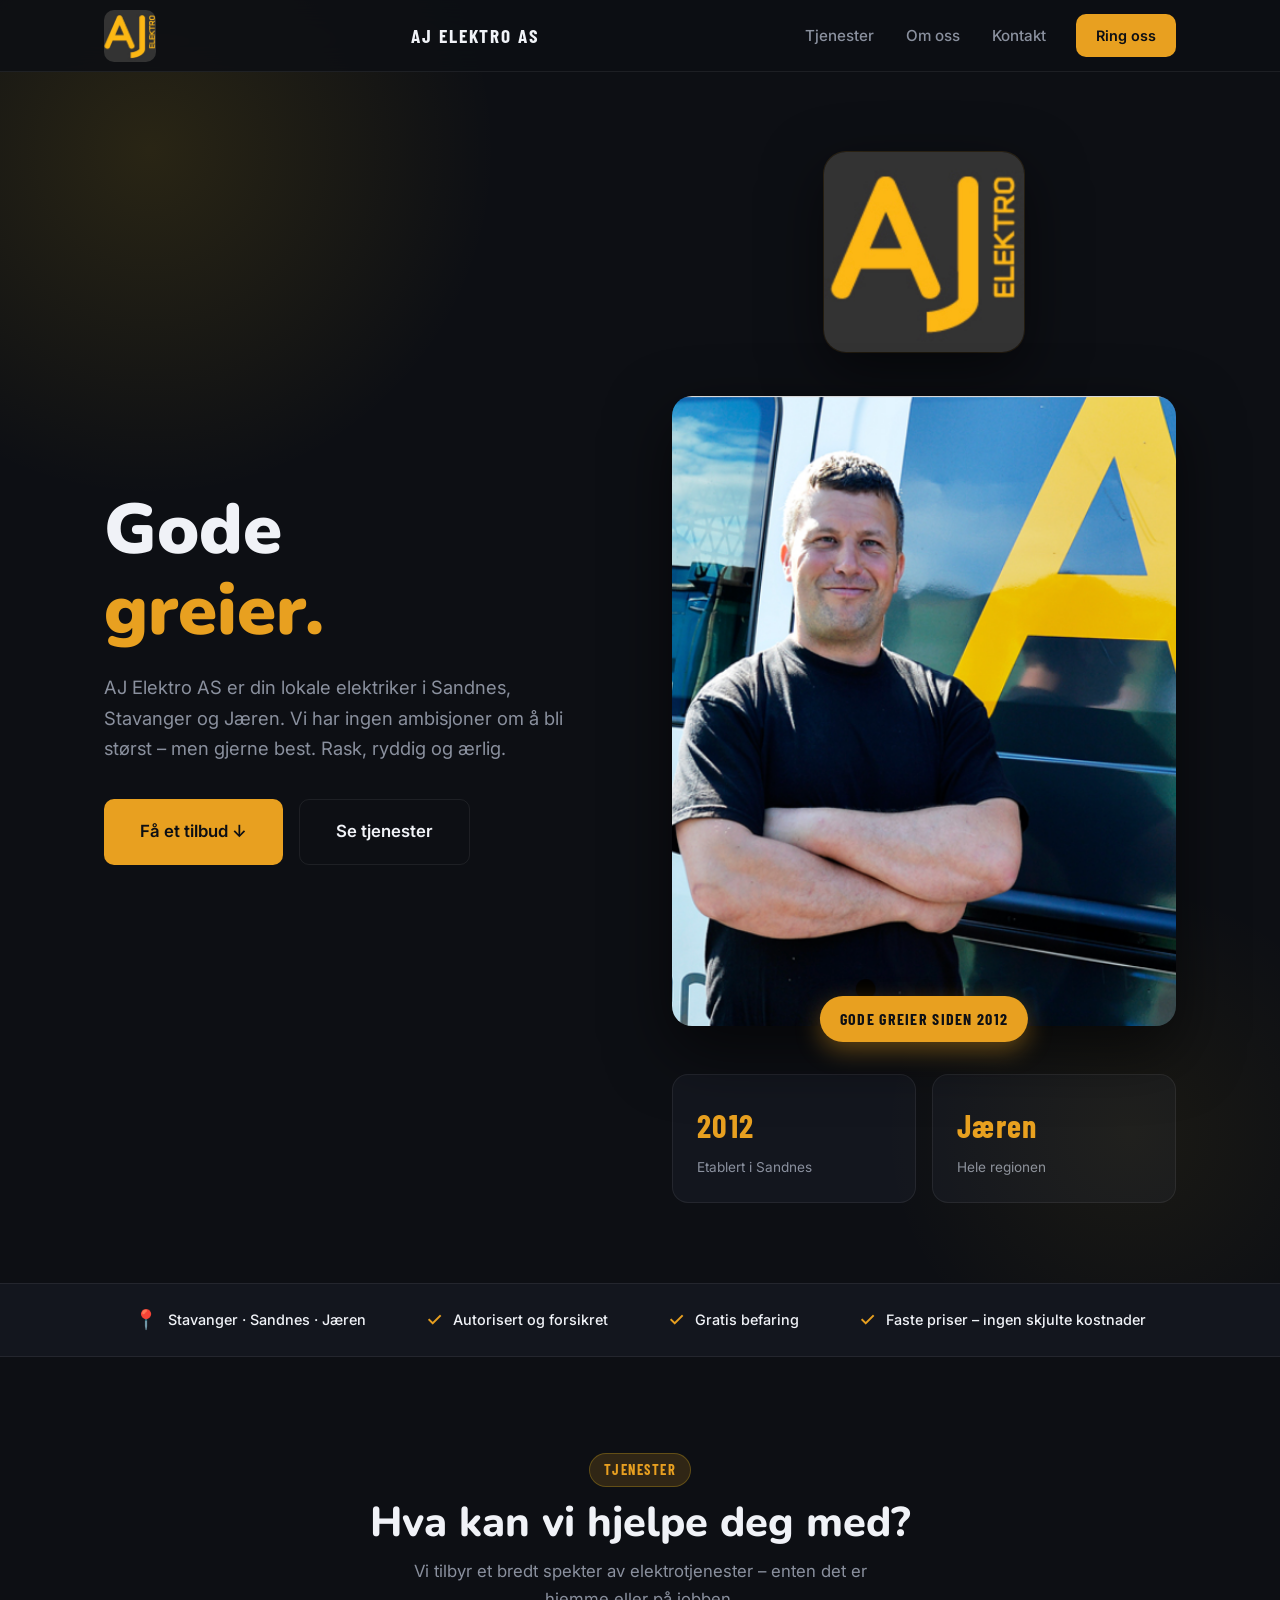
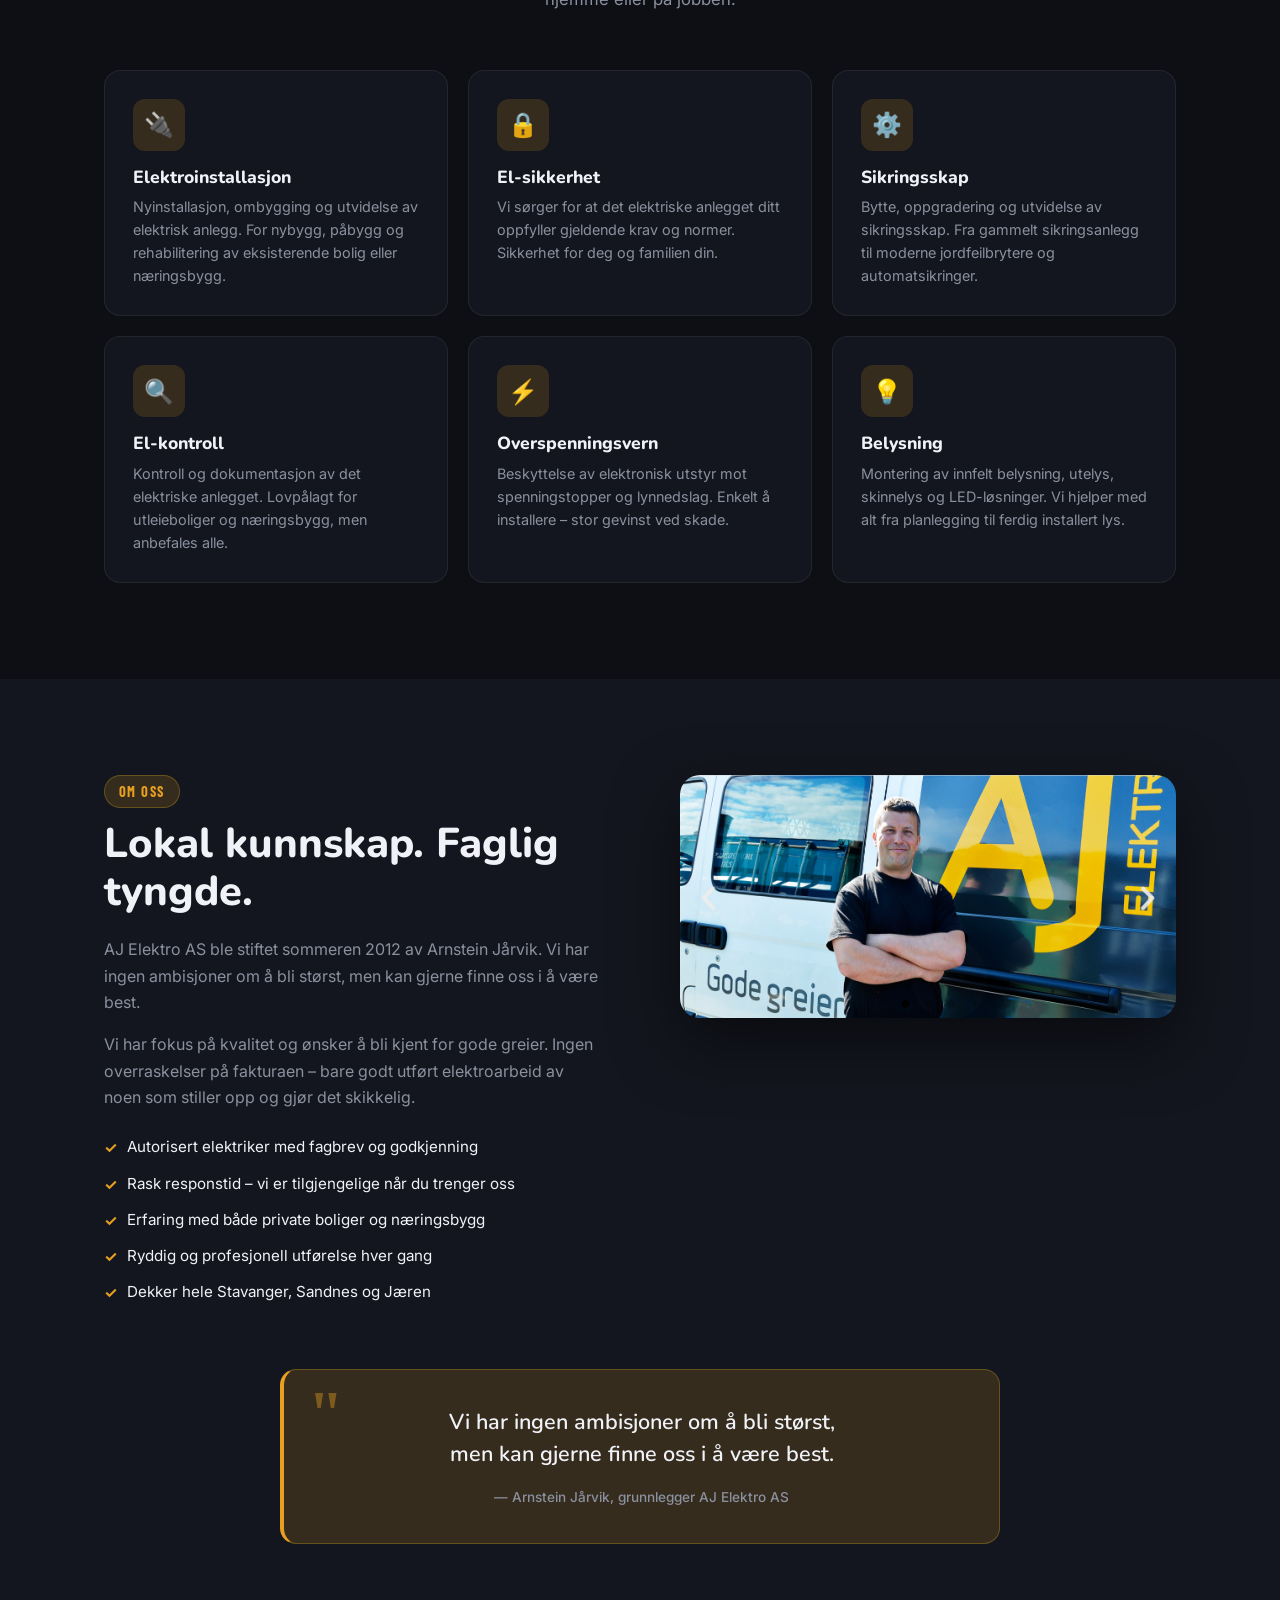
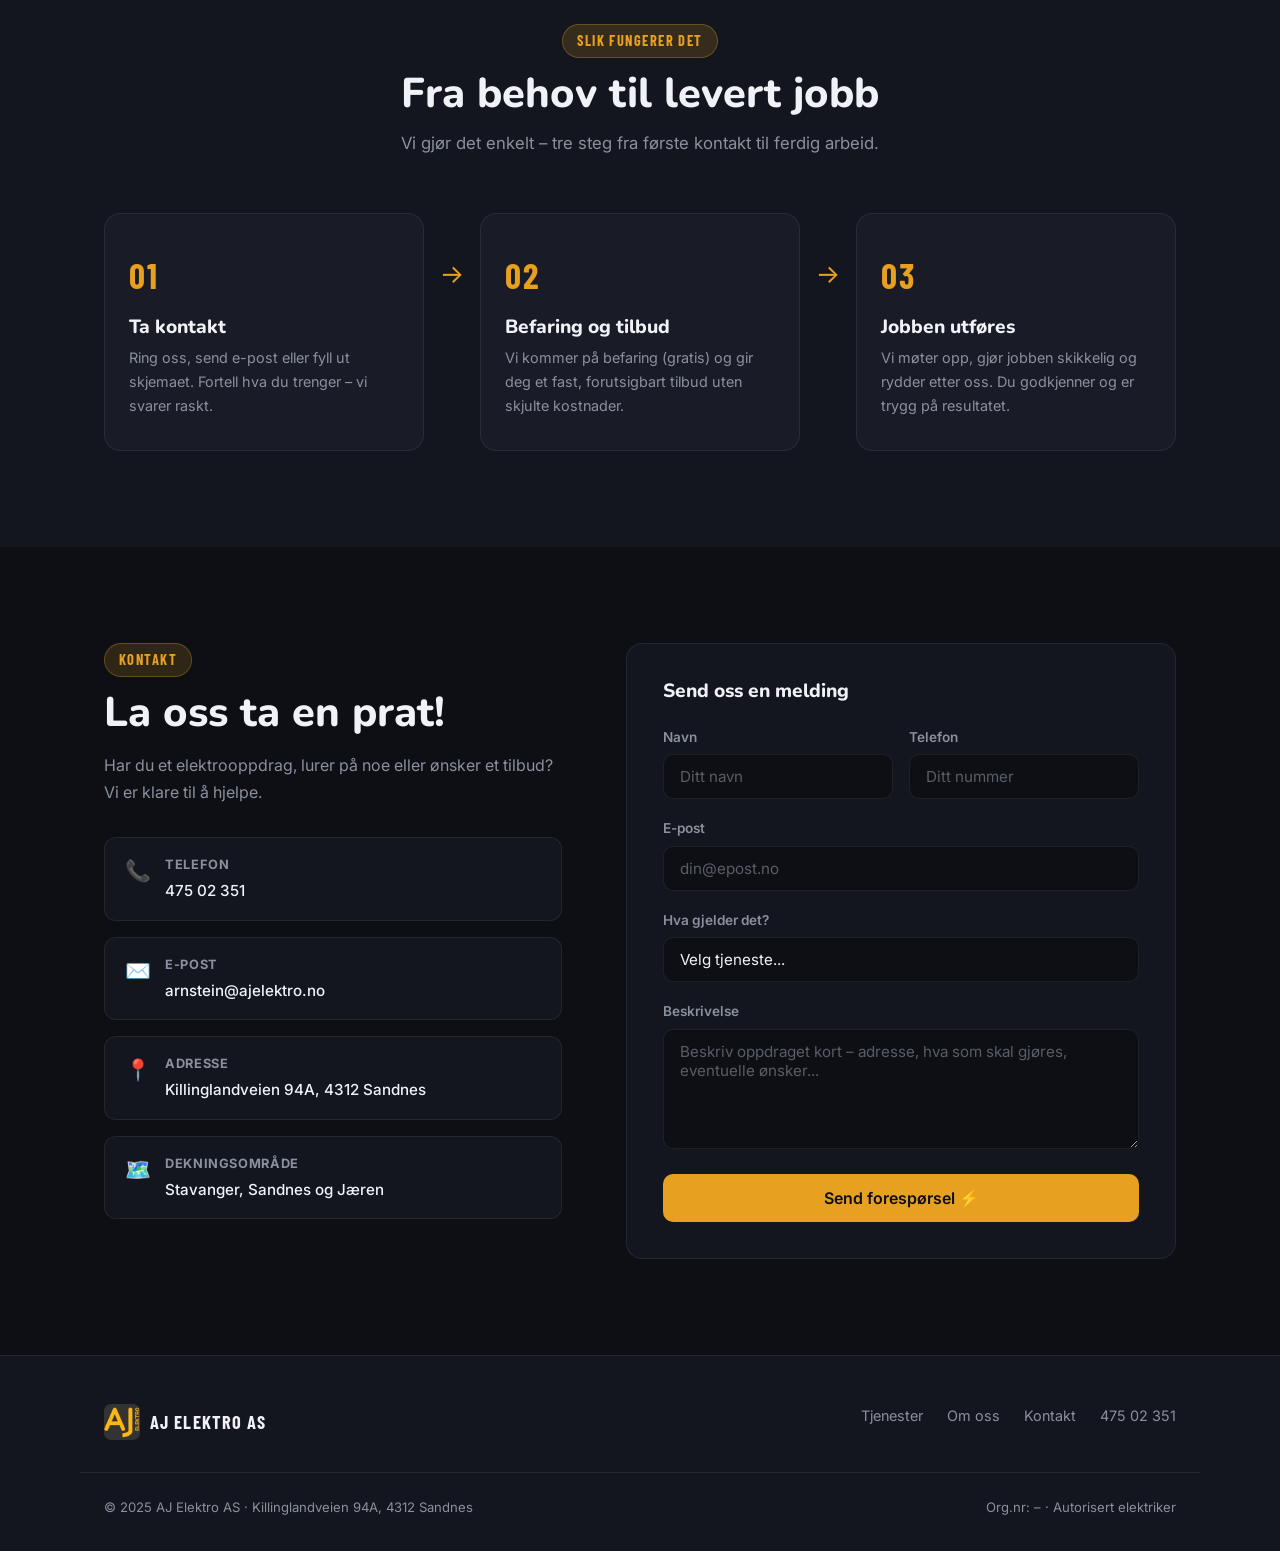
==== commit 429b4939: "Stor logo i hero, glir opp i nav ved scroll – firmanavn sentrert i nav" ====
--- a/ajelektro/index.html
+++ b/ajelektro/index.html
@@ -92,26 +92,44 @@
     .nav.scrolled { box-shadow: 0 4px 32px rgba(0,0,0,0.5); }
     .nav-inner {
       max-width: 1120px; margin: 0 auto; padding: 0 24px;
-      height: 100%; display: flex; align-items: center; gap: 40px;
-    }
-    .nav-logo {
-      display: flex; align-items: center; gap: 10px;
-      font-family: 'Barlow Condensed', sans-serif; font-weight: 700; font-size: 1.25rem;
-      letter-spacing: 0.06em; text-transform: uppercase;
-      color: var(--text); flex-shrink: 0;
-    }
+      height: 100%;
+      display: grid;
+      grid-template-columns: 56px 1fr auto;
+      align-items: center;
+      gap: 16px;
+    }
+    /* Logo slot – usynlig til scroll */
+    .nav-logo-link { display: flex; align-items: center; }
     .nav-logo-img {
       width: 52px; height: 52px; flex-shrink: 0;
       border-radius: 10px; overflow: hidden;
+      opacity: 0;
+      transform: scale(0.55) translateY(-10px);
+      transition: opacity 0.4s ease, transform 0.4s cubic-bezier(0.34,1.4,0.64,1);
     }
     .nav-logo-img img {
       width: 100%; height: 100%;
       object-fit: cover; object-position: center;
-      transform: scale(1.18);
-      display: block;
+      transform: scale(1.18); display: block;
+    }
+    .nav.scrolled .nav-logo-img {
+      opacity: 1;
+      transform: scale(1) translateY(0);
+    }
+    /* Firmanavn sentrert */
+    .nav-brand {
+      text-align: center;
+      font-family: 'Barlow Condensed', sans-serif;
+      font-weight: 700; font-size: 1.2rem;
+      letter-spacing: 0.1em; text-transform: uppercase;
+      color: var(--text); text-decoration: none;
+    }
+    /* Høyre: lenker + CTA */
+    .nav-right {
+      display: flex; align-items: center; gap: 4px;
     }
     .nav-links {
-      display: flex; list-style: none; gap: 4px; margin-left: auto;
+      display: flex; list-style: none; gap: 4px;
     }
     .nav-link {
       padding: 8px 14px; border-radius: 8px;
@@ -119,10 +137,10 @@
       transition: color 0.2s, background 0.2s;
     }
     .nav-link:hover { color: var(--text); background: rgba(255,255,255,0.05); }
-    .nav-cta { margin-left: 16px; }
+    .nav-cta { margin-left: 12px; }
     .nav-toggle {
       display: none; flex-direction: column; gap: 5px;
-      background: none; border: none; cursor: pointer; padding: 4px; margin-left: auto;
+      background: none; border: none; cursor: pointer; padding: 4px;
     }
     .nav-toggle span {
       display: block; width: 24px; height: 2px;
@@ -130,7 +148,8 @@
     }
 
     @media (max-width: 700px) {
-      .nav-links, .nav-cta { display: none; }
+      .nav-inner { grid-template-columns: 56px 1fr 44px; }
+      .nav-right { display: none; }
       .nav-toggle { display: flex; }
       .nav-links.open {
         display: flex; flex-direction: column; position: absolute;
@@ -193,6 +212,24 @@
     .hero-trust-icon { font-size: 2rem; }
     .hero-trust-text strong { display: block; font-size: 0.95rem; }
     .hero-trust-text span { font-size: 0.82rem; color: var(--text-muted); }
+
+    .hero-logo-large {
+      width: 200px; height: 200px;
+      border-radius: 22px; overflow: hidden;
+      margin: 0 auto 28px;
+      box-shadow: 0 20px 60px rgba(0,0,0,0.5), 0 0 0 1px rgba(232,160,32,0.15);
+      transition: opacity 0.45s ease, transform 0.45s cubic-bezier(0.4,0,0.2,1);
+      flex-shrink: 0;
+    }
+    .hero-logo-large.hidden {
+      opacity: 0;
+      transform: scale(0.75) translateY(-24px);
+    }
+    .hero-logo-large img {
+      width: 100%; height: 100%;
+      object-fit: cover; object-position: center;
+      transform: scale(1.12); display: block;
+    }
 
     .hero-photo-wrap {
       position: relative; width: 100%;
@@ -505,17 +542,23 @@
   <!-- ===== NAVIGASJON ===== -->
   <nav class="nav" id="nav">
     <div class="nav-inner">
-      <a href="#topp" class="nav-logo">
-        <div class="nav-logo-img">
+      <!-- Logo – glir inn ved scroll -->
+      <a href="#topp" class="nav-logo-link">
+        <div class="nav-logo-img" id="navLogoImg">
           <img src="img/IMG_5417.jpeg" alt="AJ Elektro logo">
         </div>
       </a>
-      <ul class="nav-links" id="navLinks">
-        <li><a href="#tjenester" class="nav-link">Tjenester</a></li>
-        <li><a href="#om" class="nav-link">Om oss</a></li>
-        <li><a href="#kontakt" class="nav-link">Kontakt</a></li>
-      </ul>
-      <a href="tel:47502351" class="btn btn-primary btn-sm nav-cta">Ring oss</a>
+      <!-- Firmanavn sentrert -->
+      <a href="#topp" class="nav-brand">AJ Elektro AS</a>
+      <!-- Høyre: lenker + CTA -->
+      <div class="nav-right">
+        <ul class="nav-links" id="navLinks">
+          <li><a href="#tjenester" class="nav-link">Tjenester</a></li>
+          <li><a href="#om" class="nav-link">Om oss</a></li>
+          <li><a href="#kontakt" class="nav-link">Kontakt</a></li>
+        </ul>
+        <a href="tel:47502351" class="btn btn-primary btn-sm nav-cta">Ring oss</a>
+      </div>
       <button class="nav-toggle" id="navToggle" aria-label="Åpne meny">
         <span></span><span></span><span></span>
       </button>
@@ -539,6 +582,10 @@
       </div>
 
       <div class="hero-visual">
+        <!-- Stor logo – forsvinner opp i nav ved scroll -->
+        <div class="hero-logo-large" id="heroLogo">
+          <img src="img/IMG_5417.jpeg" alt="AJ Elektro">
+        </div>
         <div class="hero-photo-wrap">
           <img
             src="img/arnstein-hero.jpg"
@@ -825,14 +872,23 @@
   <button class="scroll-top" id="scrollTop" aria-label="Til toppen">↑</button>
 
   <script>
-    // Nav scroll effect
     const nav = document.getElementById('nav');
     const scrollTopBtn = document.getElementById('scrollTop');
-
-    window.addEventListener('scroll', () => {
-      nav.classList.toggle('scrolled', window.scrollY > 40);
-      scrollTopBtn.classList.toggle('show', window.scrollY > 400);
-    }, { passive: true });
+    const heroLogo = document.getElementById('heroLogo');
+    const hero = document.getElementById('topp');
+
+    function onScroll() {
+      const y = window.scrollY;
+      nav.classList.toggle('scrolled', y > 40);
+      scrollTopBtn.classList.toggle('show', y > 400);
+
+      // Hero-logo forsvinner, nav-logo glir inn
+      const threshold = hero.offsetHeight * 0.35;
+      if (heroLogo) heroLogo.classList.toggle('hidden', y > threshold);
+    }
+
+    window.addEventListener('scroll', onScroll, { passive: true });
+    onScroll();
 
     scrollTopBtn.addEventListener('click', () => window.scrollTo({ top: 0, behavior: 'smooth' }));
 
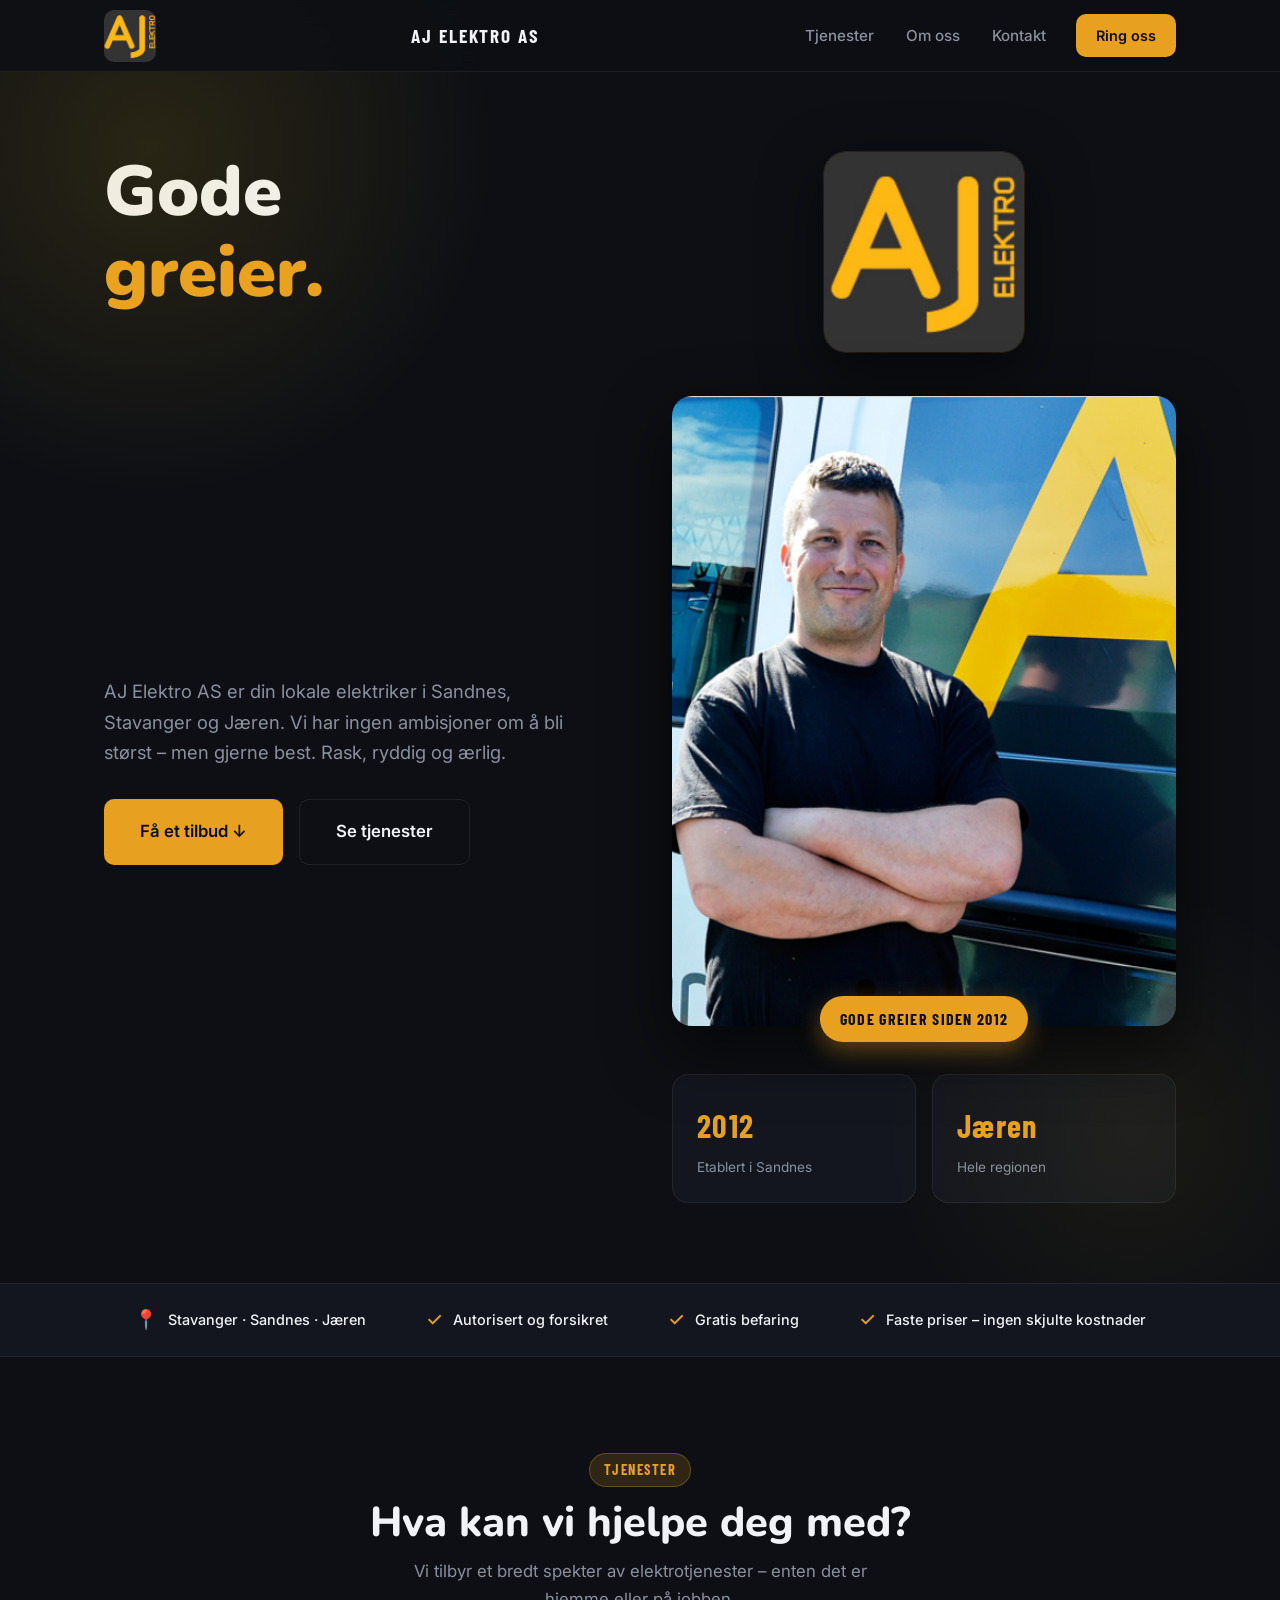
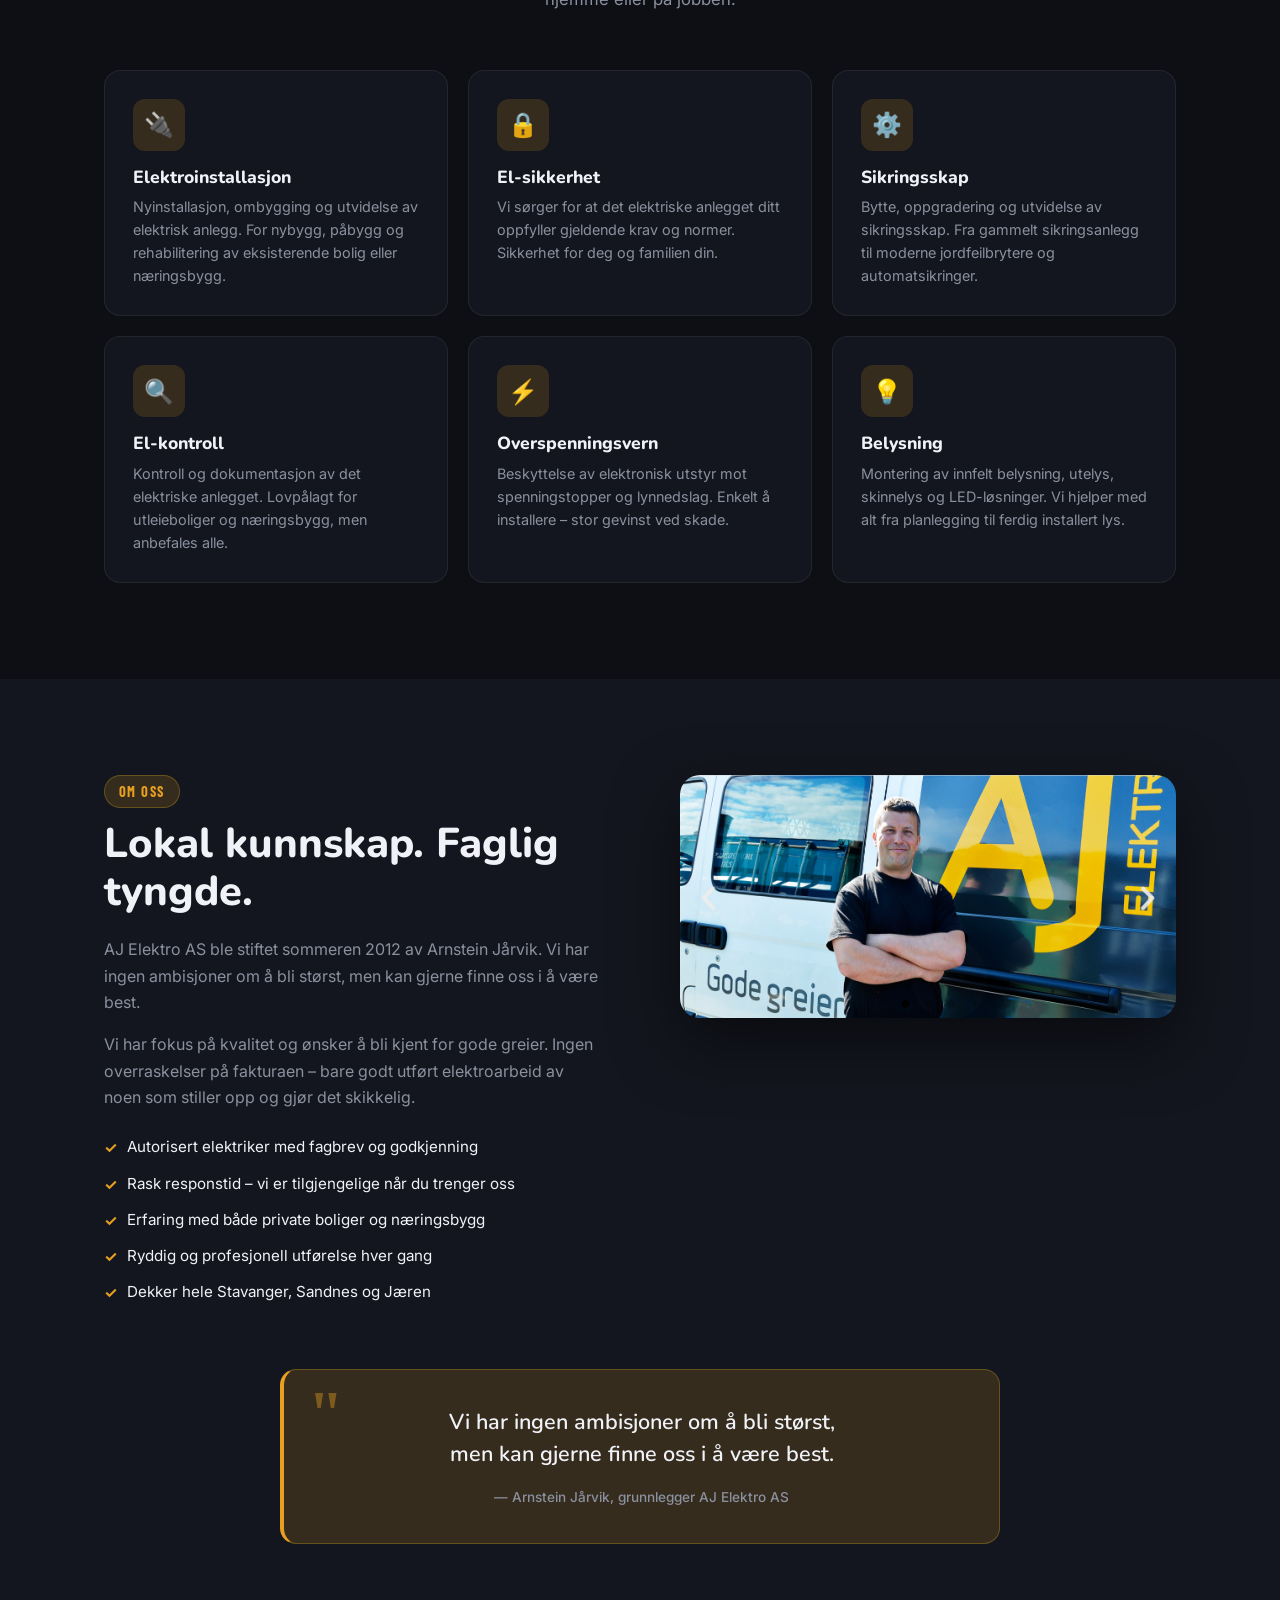
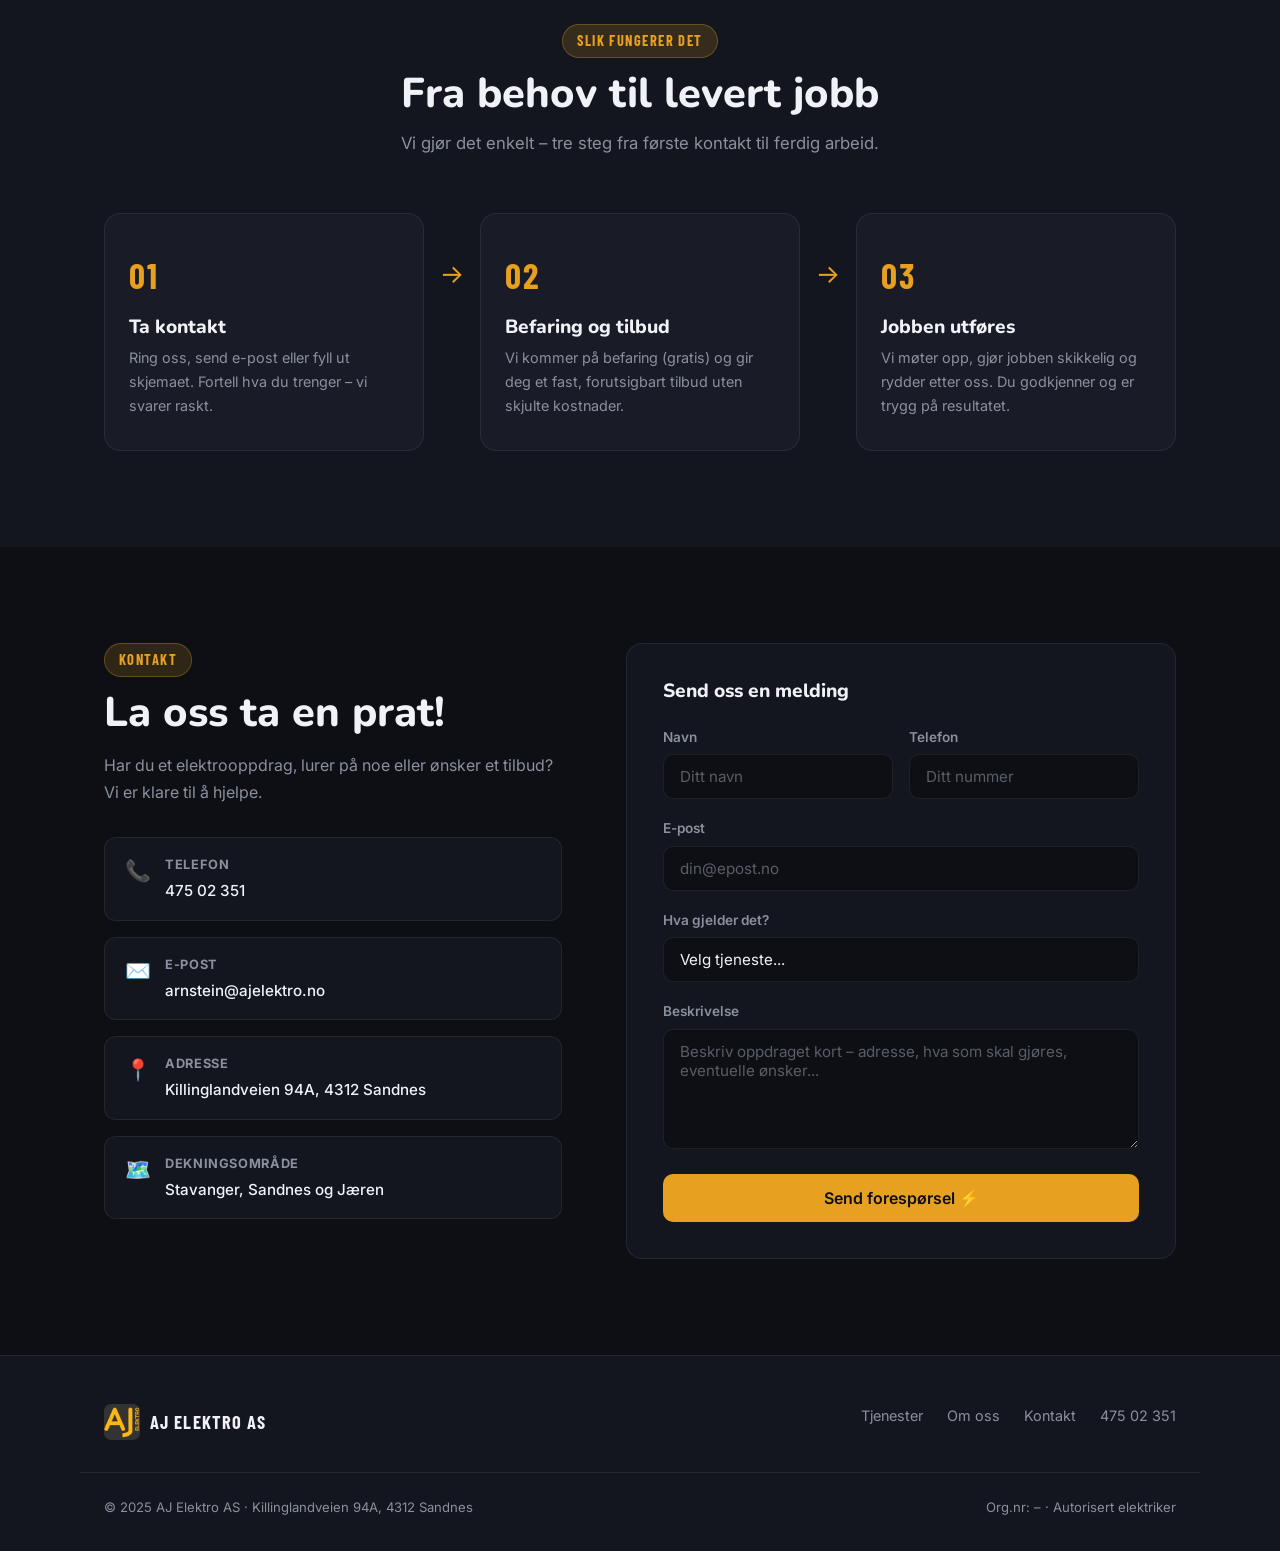
==== commit 5f16ace7: "Hero 50/50 på mobil: Gode greier + logo side om side, tekst under i full bredde" ====
--- a/ajelektro/index.html
+++ b/ajelektro/index.html
@@ -181,10 +181,20 @@
     }
     .hero-inner {
       max-width: 1120px; margin: 0 auto; padding: 80px 24px;
-      display: grid; grid-template-columns: 1fr 1fr; gap: 64px; align-items: center;
-    }
+      display: grid;
+      grid-template-columns: 1fr 1fr;
+      grid-template-areas:
+        "heading visual"
+        "body    visual";
+      gap: 0 64px;
+      align-items: start;
+    }
+    .hero-heading { grid-area: heading; padding-bottom: 24px; }
+    .hero-body    { grid-area: body; }
+    .hero-visual  { grid-area: visual; }
+
     .hero-sub {
-      font-size: 1.15rem; color: var(--text-muted); margin: 20px 0 36px;
+      font-size: 1.15rem; color: var(--text-muted); margin: 0 0 32px;
       max-width: 480px;
     }
     .hero-actions { display: flex; gap: 16px; flex-wrap: wrap; }
@@ -263,8 +273,19 @@
     }
 
     @media (max-width: 860px) {
-      .hero-inner { grid-template-columns: 1fr; gap: 48px; }
-      .hero-visual { display: none; }
+      .hero-inner {
+        grid-template-columns: 1fr 1fr;
+        grid-template-areas:
+          "heading visual"
+          "body    body";
+        gap: 20px 16px;
+        align-items: start;
+      }
+      .hero-photo-wrap, .hero-stat-row { display: none; }
+      .hero-logo-large {
+        width: 100%; aspect-ratio: 1;
+        height: auto; margin: 0;
+      }
     }
 
     /* ===== SECTION HEADER ===== */
@@ -570,8 +591,10 @@
     <div class="hero-glow"></div>
     <div class="hero-glow-2"></div>
     <div class="hero-inner">
-      <div class="hero-text">
+      <div class="hero-heading">
         <h1>Gode<br><span class="accent">greier.</span></h1>
+      </div>
+      <div class="hero-body">
         <p class="hero-sub">
           AJ Elektro AS er din lokale elektriker i Sandnes, Stavanger og Jæren. Vi har ingen ambisjoner om å bli størst – men gjerne best. Rask, ryddig og ærlig.
         </p>
